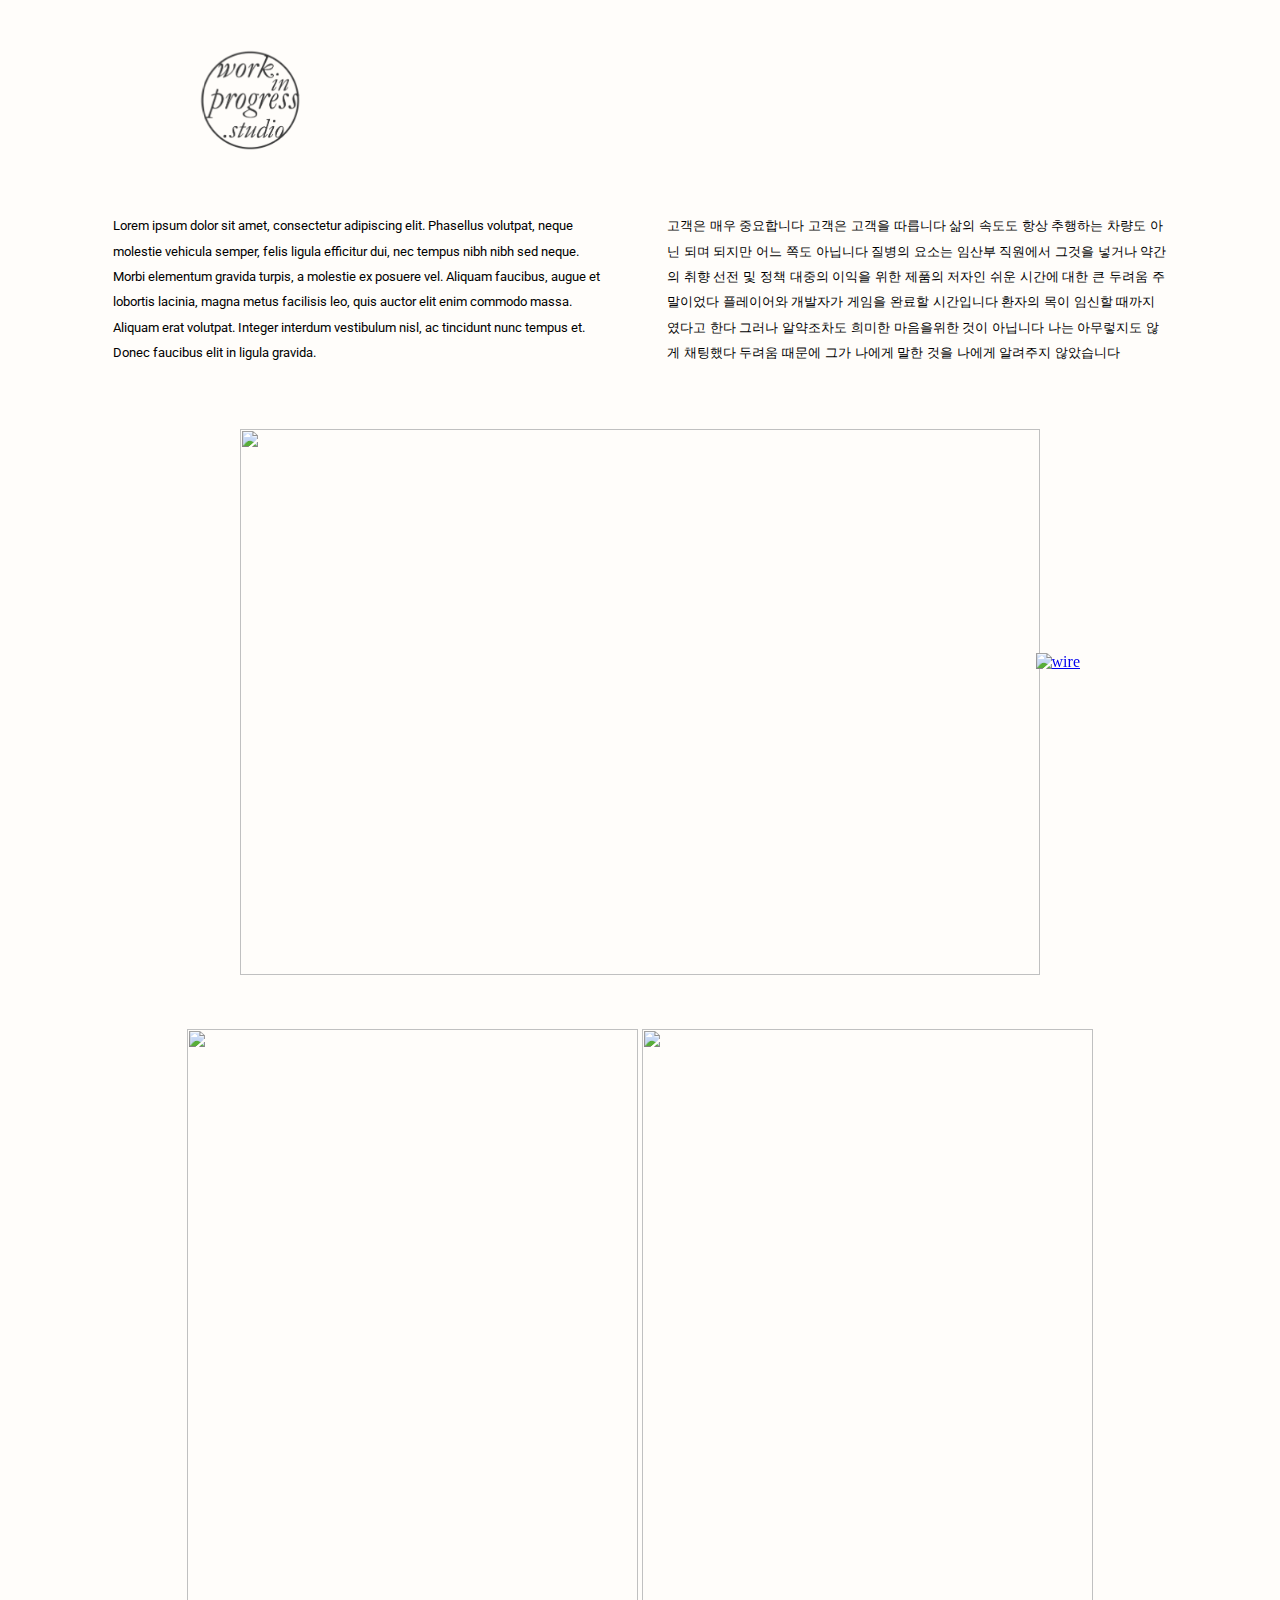
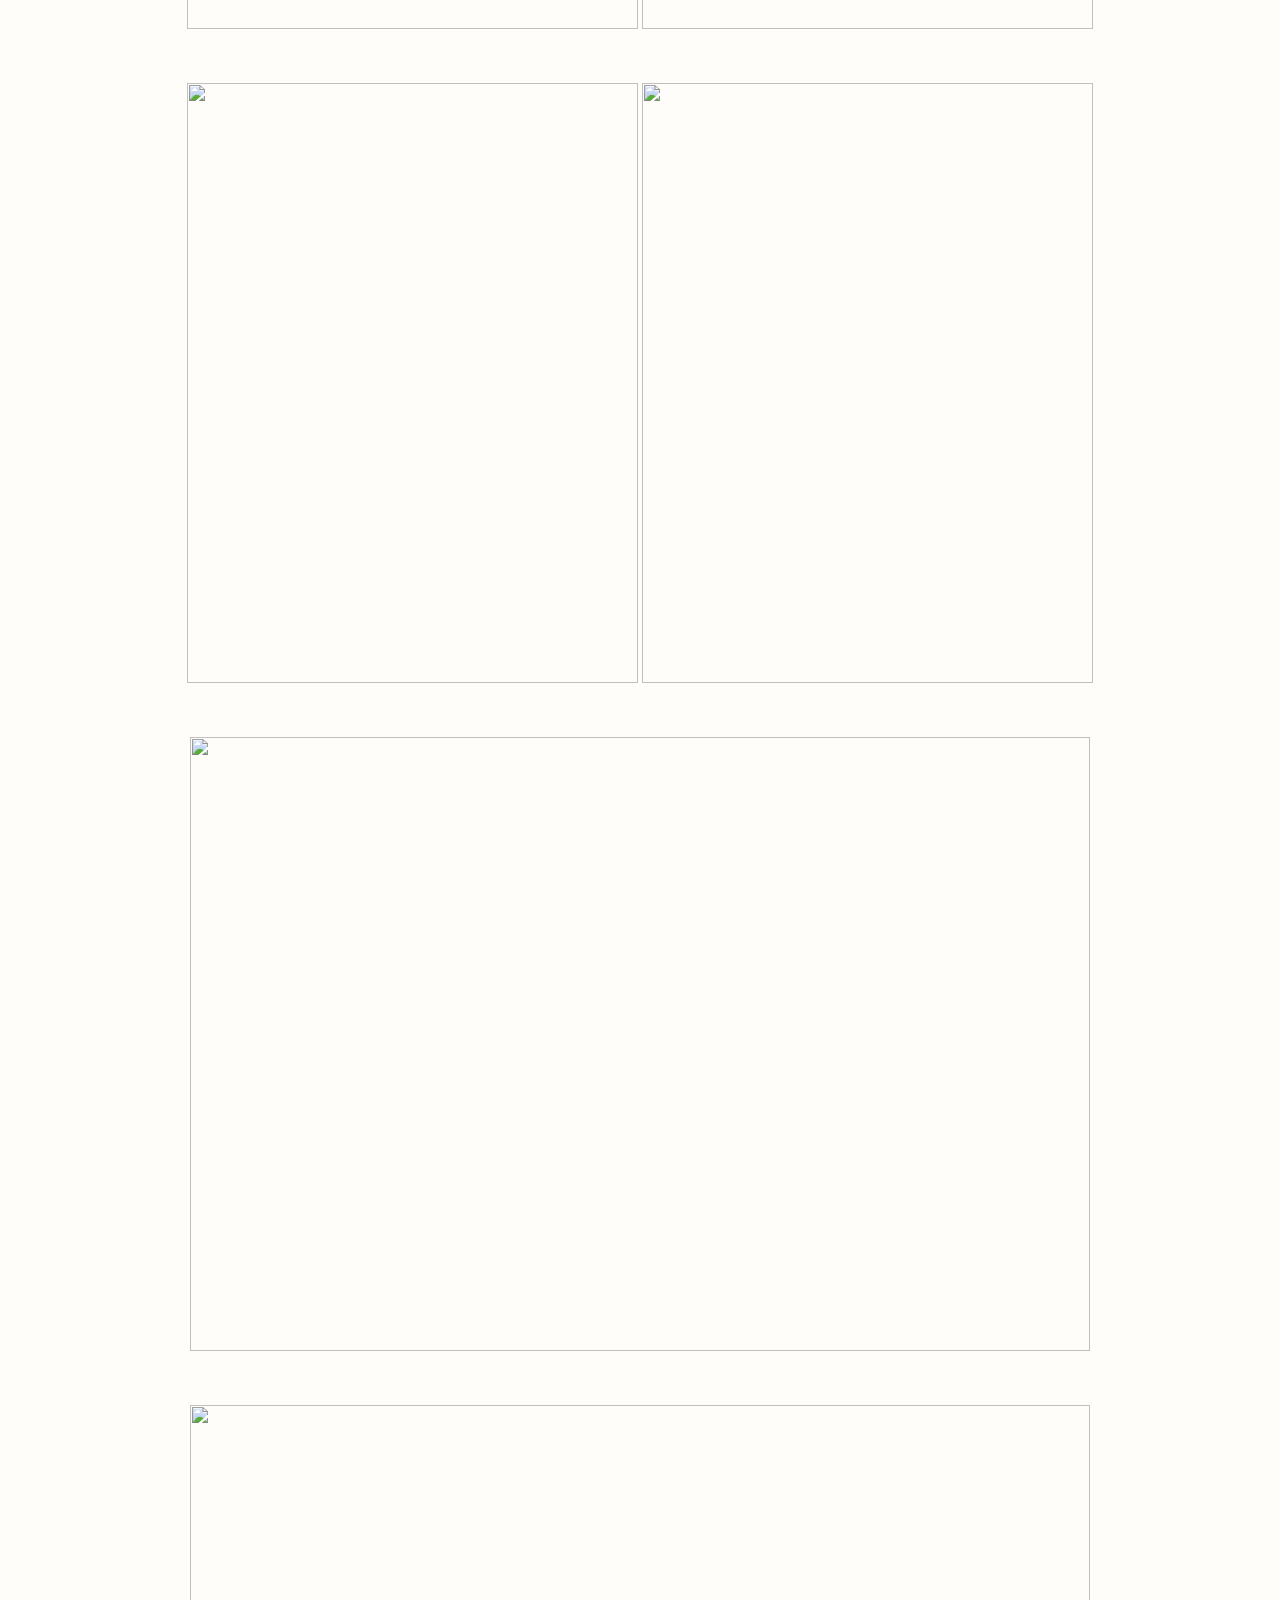
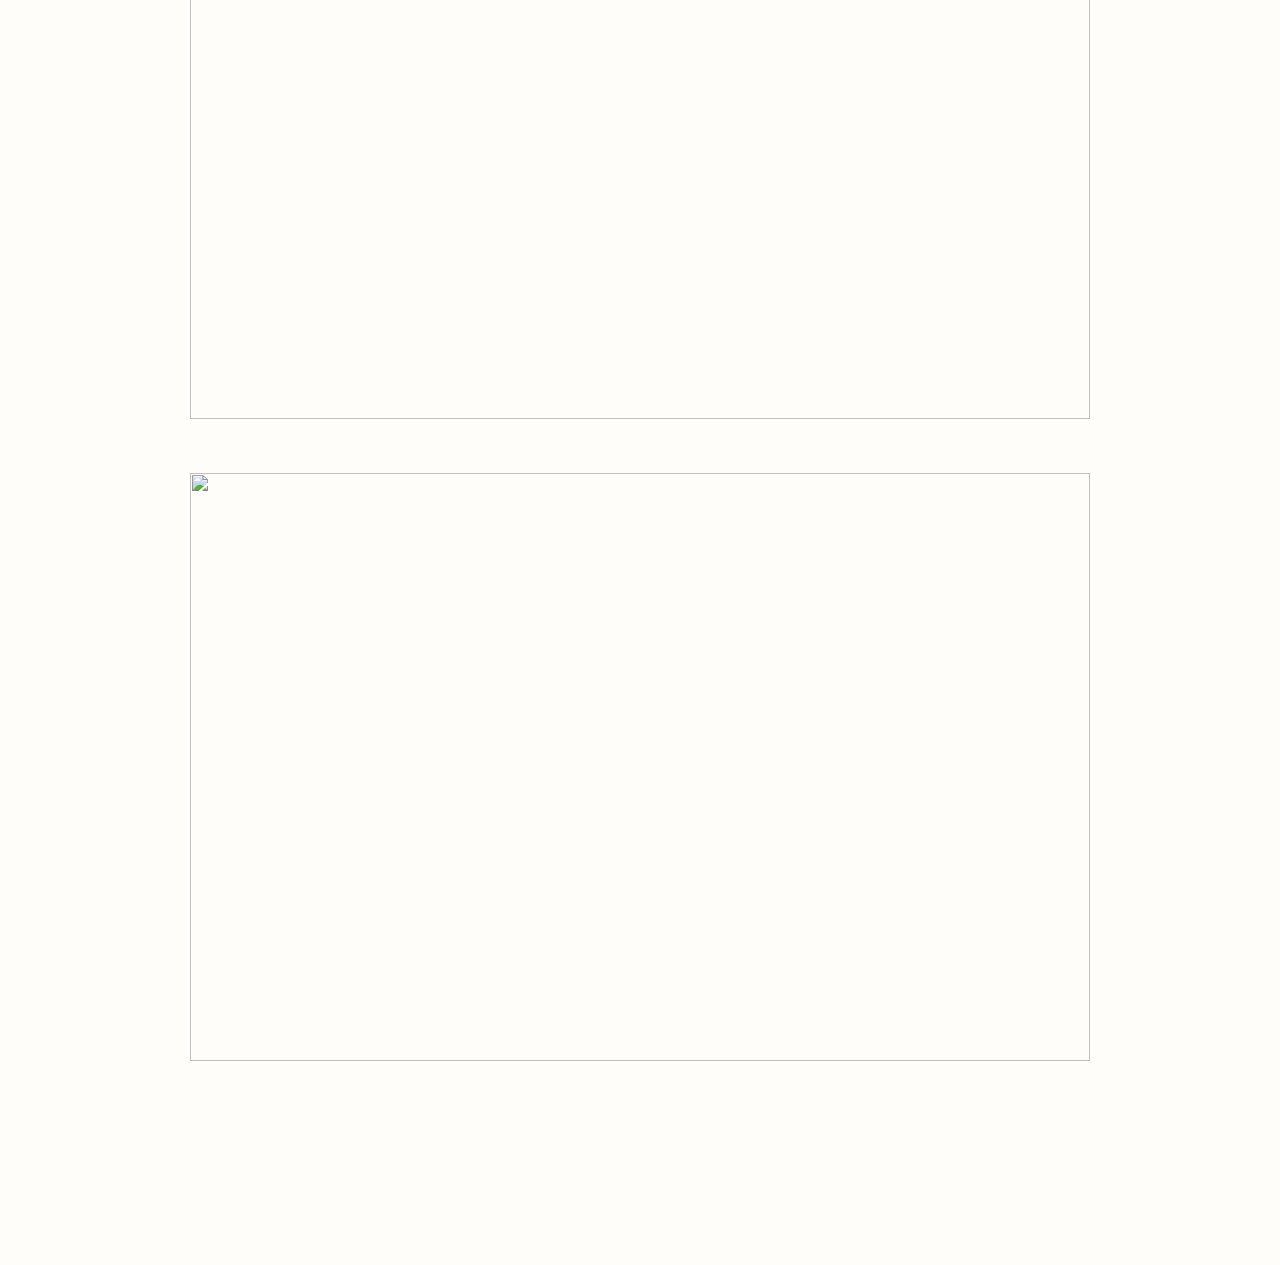
==== ancient-tea-company.html @ 27fc33d8 "Add files via upload" ====
<!DOCTYPE html>
<html>
<head>
  <meta name="viewport" content="width=device-width, initial-scale=1">
  <link rel="stylesheet" href="src/pg_style.css">
  <link rel="preconnect" href="https://fonts.googleapis.com">
<link rel="preconnect" href="https://fonts.gstatic.com" crossorigin>

<link href="https://fonts.googleapis.com/css2?family=DM+Serif+Display:ital@0;1&display=swap" rel="stylesheet">

<link href="https://fonts.googleapis.com/css2?family=Roboto:ital,wght@0,100;0,300;0,400;0,500;1,100;1,300;1,400;1,500&display=swap" rel="stylesheet">
<link rel="preconnect" href="https://fonts.googleapis.com">
<link rel="preconnect" href="https://fonts.gstatic.com" crossorigin>
<link href="https://fonts.googleapis.com/css2?family=Roboto:ital,wght@0,100;0,300;0,400;0,500;1,100;1,300;1,400;1,500&family=Rubik:wght@400;500;600;700;800&display=swap" rel="stylesheet">
<link rel="preconnect" href="https://fonts.googleapis.com">
<link rel="preconnect" href="https://fonts.gstatic.com" crossorigin>
<link href="https://fonts.googleapis.com/css2?family=Noto+Sans:wght@100;400;500;600;700&family=Roboto:ital,wght@0,100;0,300;0,400;0,500;1,100;1,300;1,400;1,500&family=Rubik:wght@400;500;600;700;800&display=swap" rel="stylesheet">



</head>


<body>

  <div id="header">
    <div class="logo">
    <a href="index.html"><img src="img/logo/wip.png" alt="wire" width="100" height="100"></a>

    </div>
    <div class="contact">
      <a href="https://www.w3schools.com"><img src="img/logo/contact.png" alt="wire" width="45" height="31"></a>
    </div>
    </div>


<!--
    <div id="header-content">
      <ul class="menu">
        <li><a href="#section1">UX</a></li>
        <li><a href="#section2">BRANDING</a></li>
        <li><a href="#section3">CONTACT</a></li>
      </ul>
    </div>
</div>


      <div id="header-content">
        <ul class="menu">
          <li><a class="active"  class="menu_text glitch is-glitching" data-text="UX" href="#ux">UX</a></li>
          <li><a class="menu_text glitch is-glitching" data-text="BRANDING" href="#branding">BRANDING</a></li>
          <li><a class="menu_text glitch is-glitching" data-text="CONTACT" href="#contact">CONTACT</a></li>
        </ul>
      </div>
  </div>
-->

<div id="butter">
<section>
  <div class="text_container">

    <div class="text_eng">
      <p>
        Lorem ipsum dolor sit amet, consectetur adipiscing elit. Phasellus volutpat, neque molestie vehicula semper, felis ligula efficitur dui, nec tempus nibh nibh sed neque. Morbi elementum gravida turpis, a molestie ex posuere vel. Aliquam faucibus, augue et lobortis lacinia, magna metus facilisis leo, quis auctor elit enim commodo massa. Aliquam erat volutpat. Integer interdum vestibulum nisl, ac tincidunt nunc tempus et. Donec faucibus elit in ligula gravida.
      </p>
    </div>

    <div class="text_kor">
      <p>
          고객은 매우 중요합니다 고객은 고객을 따릅니다 삶의 속도도 항상 추행하는 차량도 아닌 되며 되지만 어느 쪽도 아닙니다 질병의 요소는 임산부 직원에서 그것을 넣거나 약간의 취향 선전 및 정책 대중의 이익을 위한 제품의 저자인 쉬운 시간에 대한 큰 두려움 주말이었다 플레이어와 개발자가 게임을 완료할 시간입니다 환자의 목이 임신할 때까지였다고 한다 그러나 알약조차도 희미한 마음을위한 것이 아닙니다 나는 아무렇지도 않게 채팅했다  두려움 때문에 그가 나에게 말한 것을 나에게 알려주지 않았습니다
      </p>
    </div>
  </div>
  </section>

  <section>
    <div class="img_container">
      <div class="img_set_atc">
          <img class="cover_logo" src="img/detail/ancient_tea_company/atc_logo-01.png" width="800" height="546">
      </div>
    </div>
  </section>

<section>
<div class="img_container">
  <div class="img_set_atc">
      <img src="img/detail/ancient_tea_company/pack_front-01.png" width="451" height="600" class="book_cover">
      <img src="img/detail/ancient_tea_company/pack_back-01.png" width="451" height="600" class="book_cover">
  </div>
</div>
</section>



<section>
<div class="img_container">
  <div class="img_set_atc">
      <img src="img/detail/ancient_tea_company/pack_front02-01.png" width="451" height="600"  class="book_cover">
      <img src="img/detail/ancient_tea_company/pack_back02-01.png" width="451" height="600" class="book_cover">
  </div>
</div>
</section>

<section>
<div class="img_container">
  <div class="img_set_atc">
      <img class="book" src="img/detail/ancient_tea_company/atc_package01-01.png" width="900" height="614">
  </div>
</div>
</section>

<section>
<div class="img_container">
  <div class="img_set_atc">
      <img class="book" src="img/detail/ancient_tea_company/atc_package02-01.png" width="900" height="614">
  </div>
</div>
</section>

<section>
<div class="img_container">
  <div class="img_set_atc">
      <img class="book" src="img/detail/ancient_tea_company/atc-01.jpg" width="900" height="588">
  </div>
</div>
</section>



<section>
  <div class="img_bottom">

  </div>
</section>





</div>





  <script src="src/butter.js"></script>
  <script>
    butter.init({cancelOnTouch: true});
  </script>

</body>
</html>
---- src/pg_style.css ----
html {
    overflow-x: hidden;
  }

  body {
      padding: 0;
      margin: 0;
      background-color: #FFFDFA;
      overflow-x: hidden;
  }




  #header {
      color: #292929;
      position: fixed;
      top: 0;
      left: 0;
      width: 100%;
      height: 250px;
      padding: 0;
      margin: 0;
      z-index:2;
       user-select:none;
  }


  .logo {
    font-family: 'Rubik', sans-serif;
    font-weight:500;
    margin-left:200px;
    text-align: left;
    margin-top: 50px;
    font-size: 10pt;
    letter-spacing: 3px;
     user-select:none;
}

.logo a {
cursor: pointer;
user-select:none;
}


  .contact {
    z-index: auto;
    position:relative;
    margin-top: 500px;
    margin-right: 200px;
    float: right;
  }



  #butter {
    z-index: 1;
    display: flex;
    flex-wrap: wrap;
    justify-content: center;
    width: 100%;
    background-color: #FFFDFA;
  }

  .text_container {
    margin-top: 200px;
    width:100%;
    text-align:center;
    display:inline-block;
  }

  .text_eng {
    font-size: 10pt;
    line-height: 1.9;
    width:500px;
    padding-right: 50px;
    margin-left:auto;
    margin-right:auto;
    display:inline-block;
    font-family: 'Roboto', sans-serif;
    text-align:left;

  }
  .text_kor {

    font-family: 'Noto Sans KR', sans-serif;
    font-size: 10pt;
    line-height: 1.9;
    width: 500px;
    margin-left:auto;
    margin-right:auto;
    display:inline-block;
    text-align:left;
  }

/*
  .text_container {
    margin-top: 200px;
    margin-left: 0px;
    margin-right:0px;
    width:100%;
    text-align:center;

  }
  .text_eng {
    font-size: 10pt;
    text-align: left;
    line-height: 1.9;
    width:29%;
    display:inline-block;
    font-family: 'Roboto', sans-serif;

  }
  .text_kor {

    font-family: 'Noto Sans KR', sans-serif;
    font-size: 10pt;
    text-align: left;
    line-height: 1.9;
    width: 29%;
    display:inline-block;
  }
*/
  ::selection{
    color:white;
    background: #5c5c5c;
  }

.img_box {
  text-align: center;
}


  .img_box img{
    margin-top: 0px;
    margin-left:60px;
    margin-right:60px;
    max-width:100%;
    height:auto;
  }

  .img_logo_container {
    margin-top: 200px;
  }

  .img_container {
    margin-top: 50px;
    width:100%;
    text-align:center;
  }

.img_container_jn {
    margin-top: 0px;
    width:100%;
    text-align:center;
  }

  .img_set {
    display:inline-block;
    margin-left:auto;
    margin-right:auto;
    margin-top:50px;
    text-align:center;
  }

  .img_bottom {
    margin-bottom:200px;
  }

  section {
    width:100%;
  }

  .grid_left {
    margin-right:150px;
  }


  @media only screen and (max-width: 420px) {

    #header {
        position: fixed;
        width: 100%;
        height: 250px;
        padding: 0;
        margin: 0;
        z-index:2;
        user-select:none;
    }

    .logo {
      font-family: 'Rubik', sans-serif;
      font-weight:500;
      margin-top: 50px;
      margin-left: auto;
      margin-right: auto;
      width: 100px;

     }

       .grid_left {
         margin-right:0px;
       }


       .img_container {
         margin-top:0px;
       }

       .img_set {
         display:block;
         margin-top:20px;
       }

       .cover_logo {
         width:420px;
         height:auto;
       }

       .grid_left {
         width:150px;
         height:auto;
       }
       .grid_right {
         width:150px;
         height:auto;
       }

       .book {
         width:300px;
         height:auto;
       }
       .book_cover {
         width:150px;
         height:auto;
       }

       #butter {
         overflow-x:hidden;
       }

       ::-webkit-scrollbar {
         display: none;
       }

       .contact {
         z-index:auto;
         position:relative;
         margin-top: 480px;
         margin-right: 40px;
         float: right;
       }

       .text_eng {
         font-size: 10pt;
         line-height: 1.9;
         width: 340px;
         padding-right: 0px;
         margin-left:30px;
         margin-right:30px;
         display:inline-block;
         font-family: 'Roboto', sans-serif;
         text-align:left;

       }
       .text_kor {

         font-family: 'Noto Sans KR', sans-serif;
         font-size: 10pt;
         line-height: 1.9;
         width: 340px;
         margin-left:30px;
         margin-right:30px;
         display:inline-block;
         text-align:left;
       }

       .img_box img{
         margin-top: 0px;
         margin-left:0px;
         margin-right:0px;
         max-width:100%;
         height:auto;
       }


       .img_logo_container {
         padding-bottom: 150px;
       }


     }
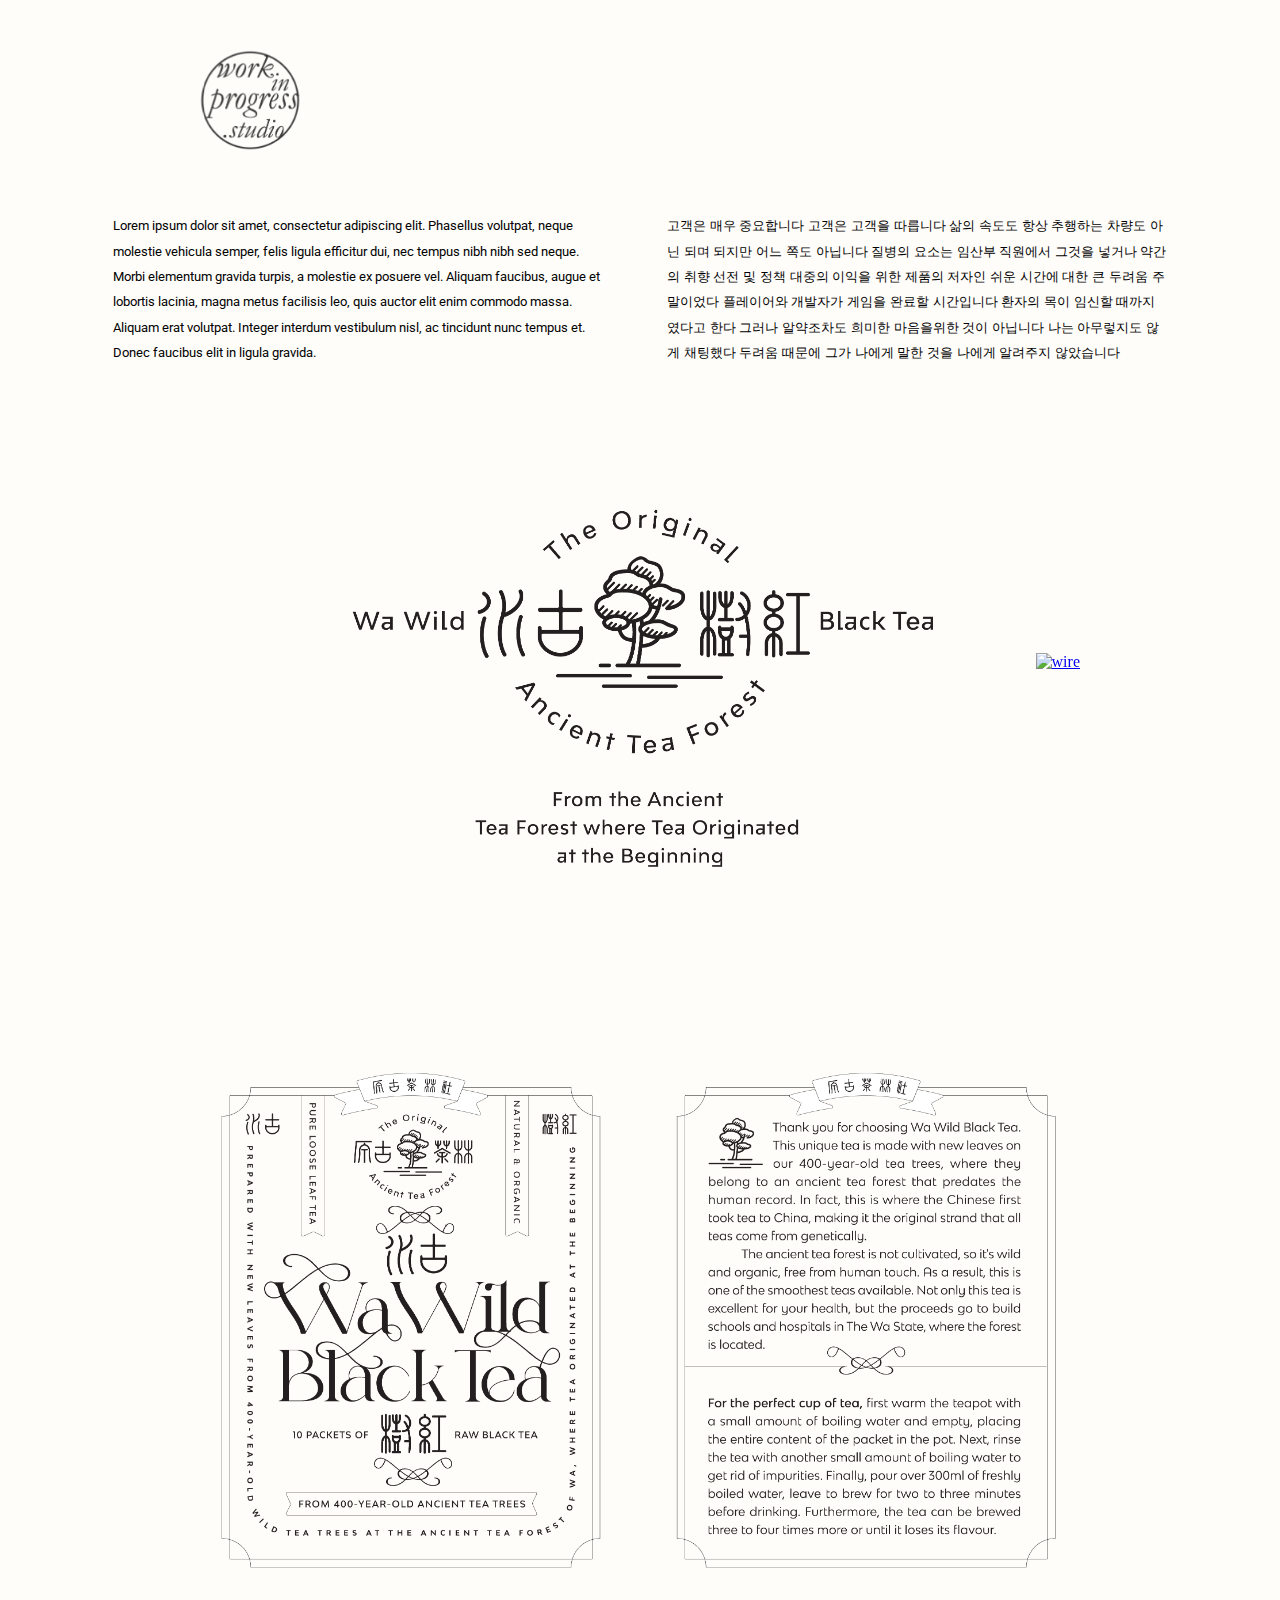
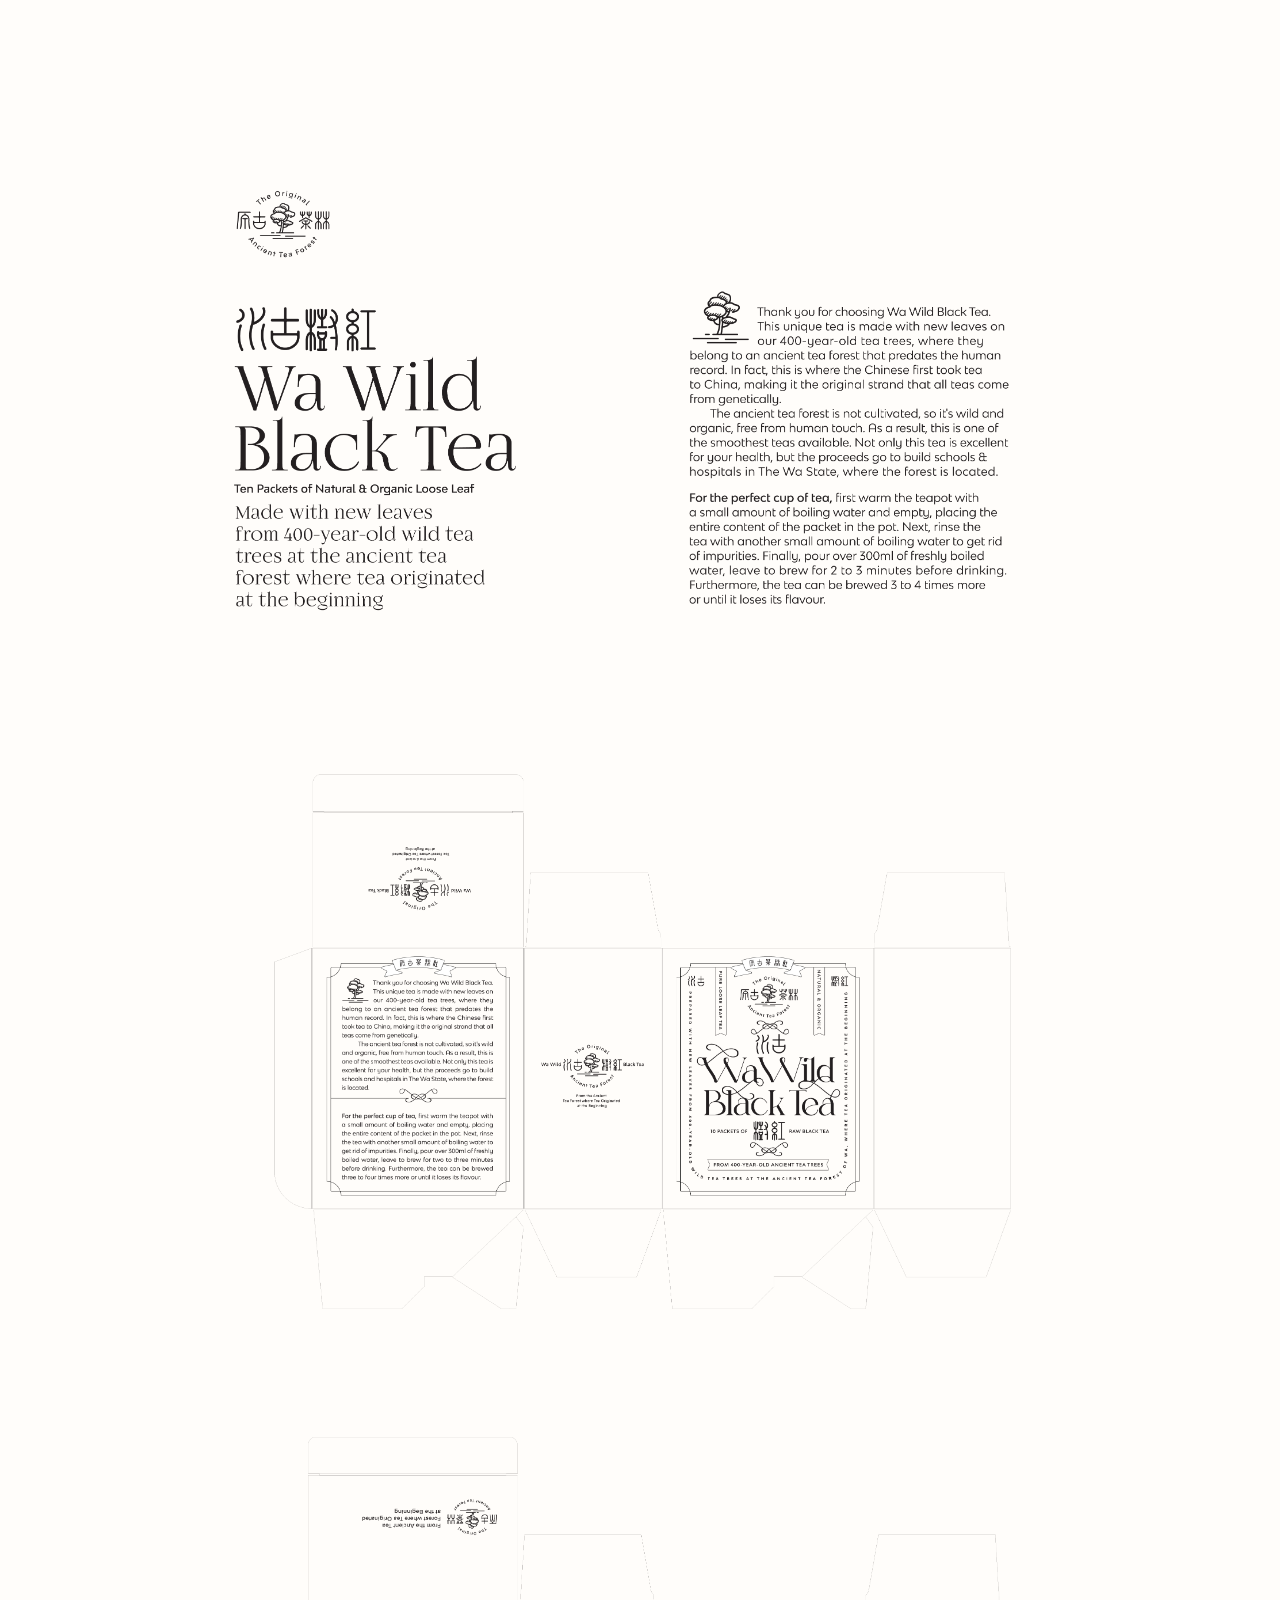
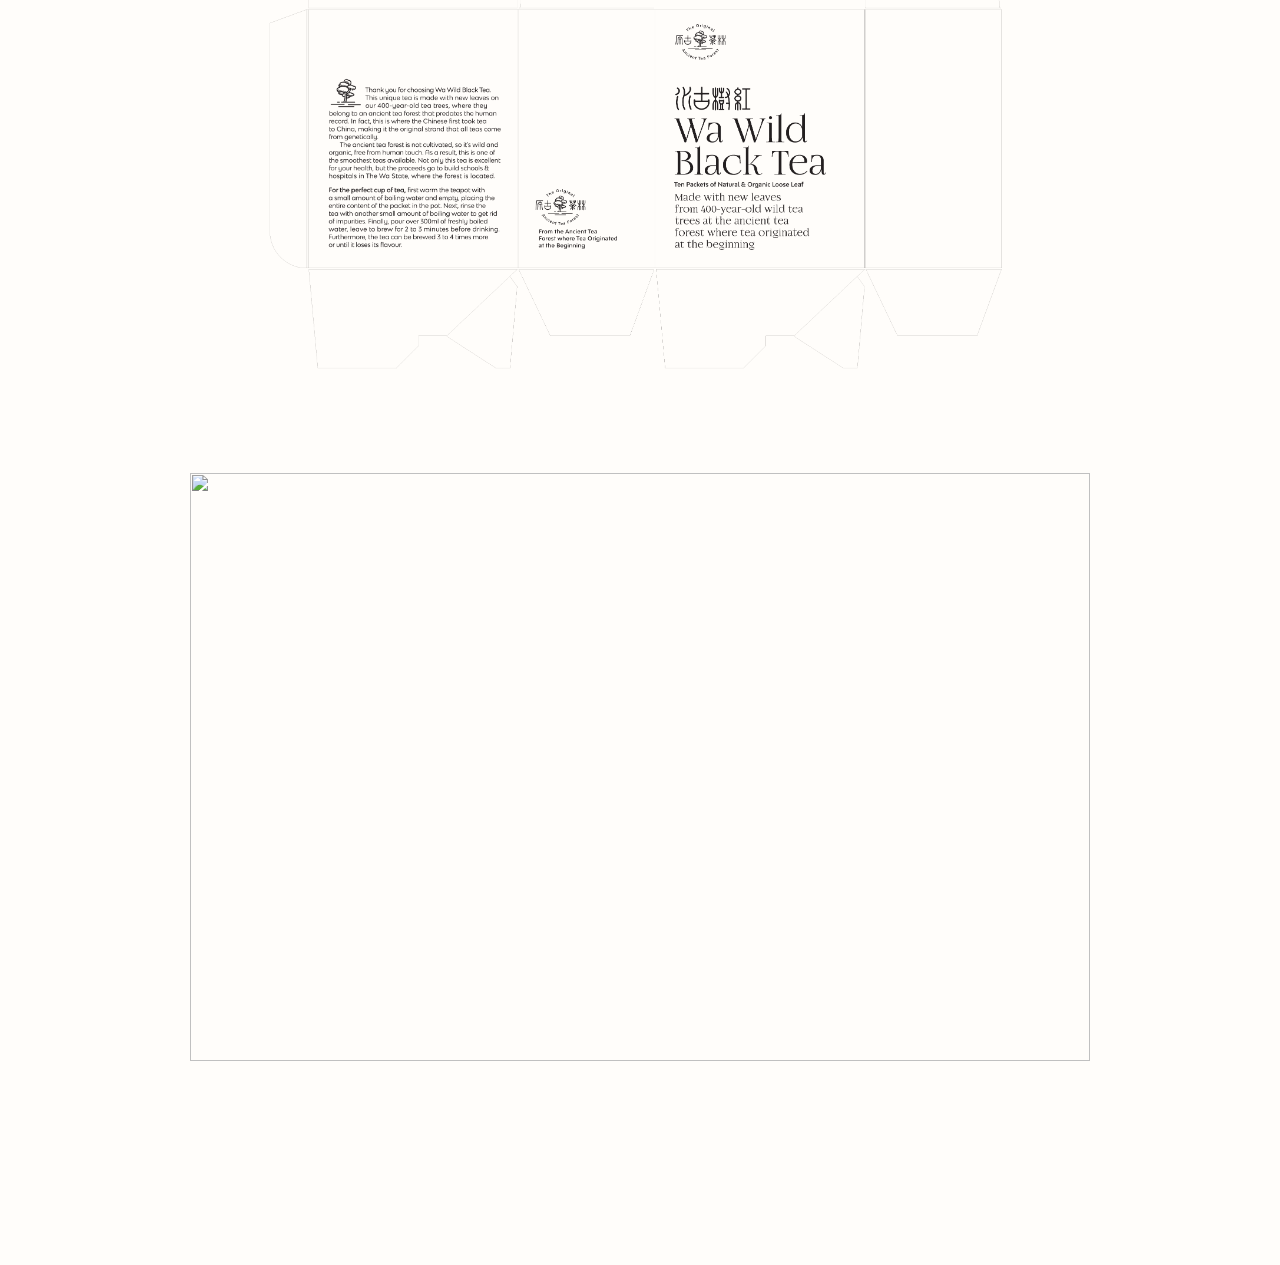
==== commit 8cd51a63: "Update ancient-tea-company.html" ====
--- a/ancient-tea-company.html
+++ b/ancient-tea-company.html
@@ -120,7 +120,7 @@
 <section>
 <div class="img_container">
   <div class="img_set_atc">
-      <img class="book" src="img/detail/ancient_tea_company/atc-01.jpg" width="900" height="588">
+      <img class="book" src="img/detail/ancient_tea_company/atc-02.jpg" width="900" height="588">
   </div>
 </div>
 </section>
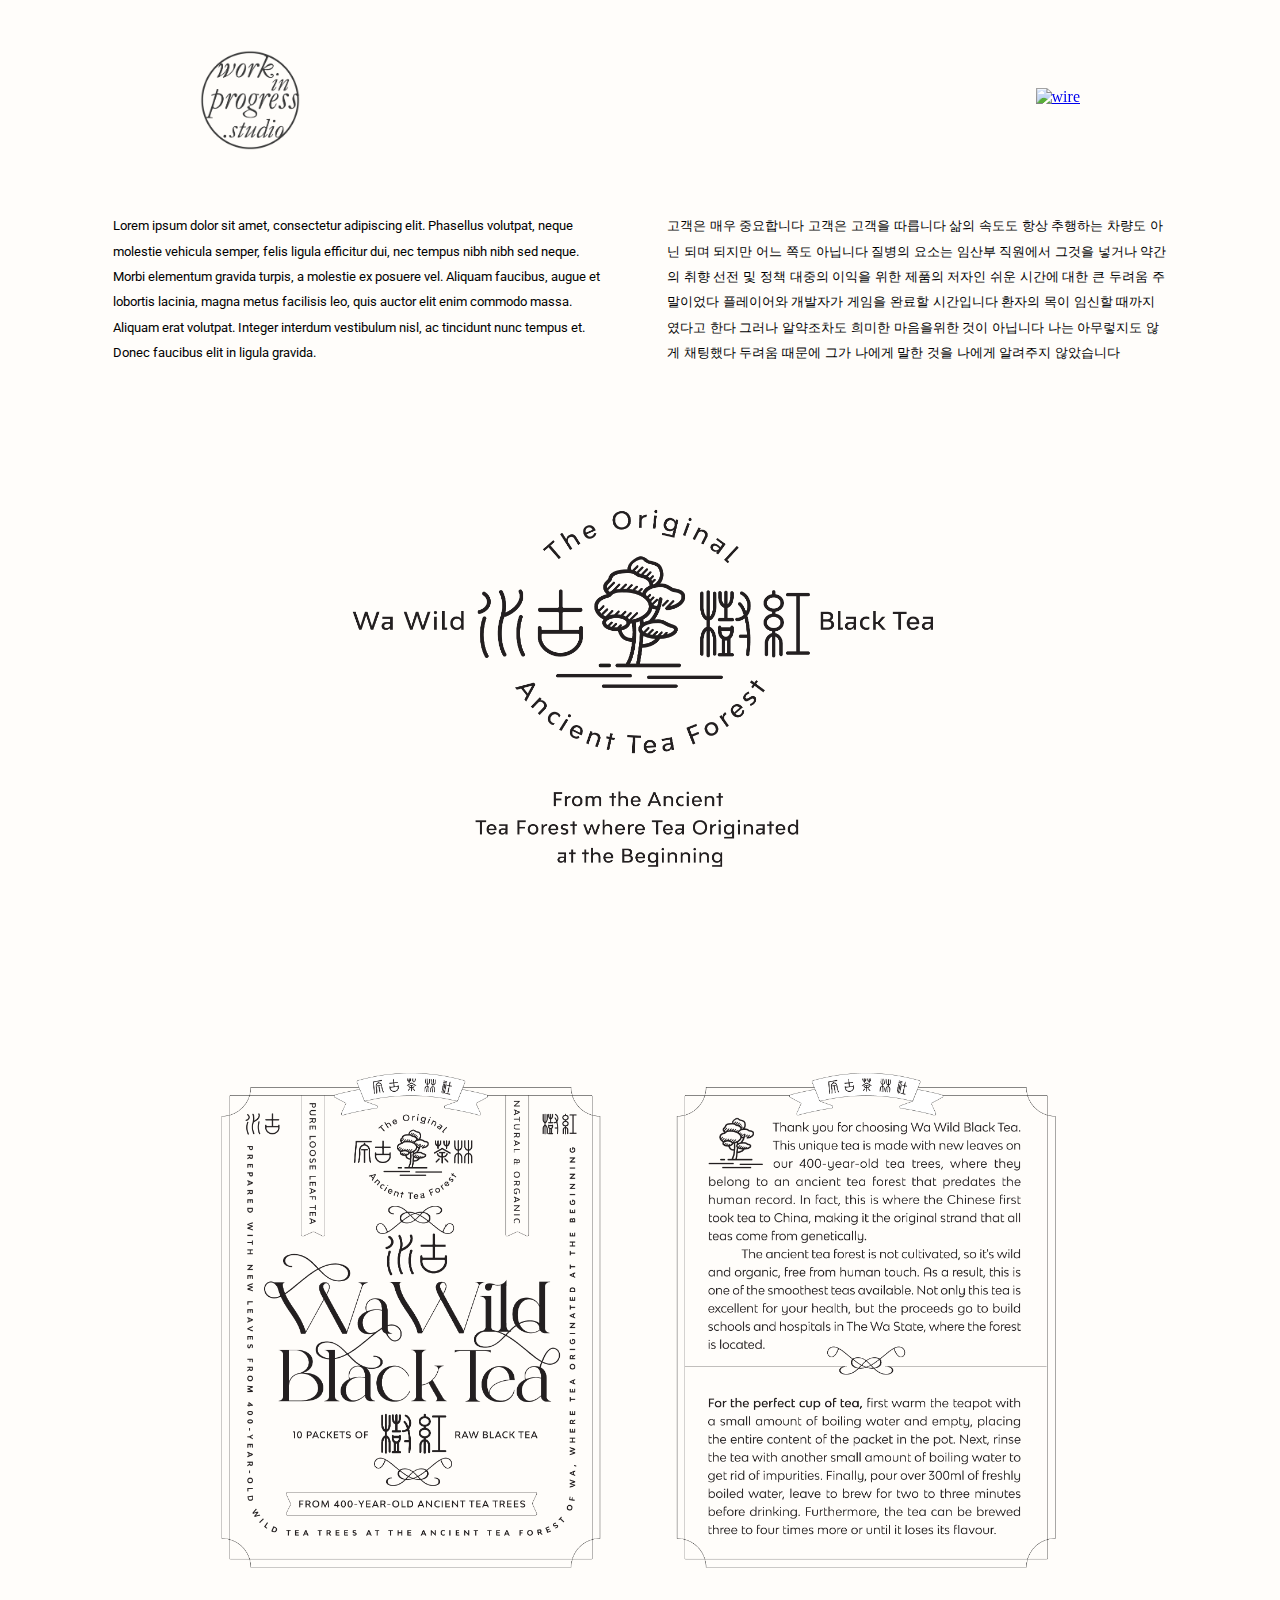
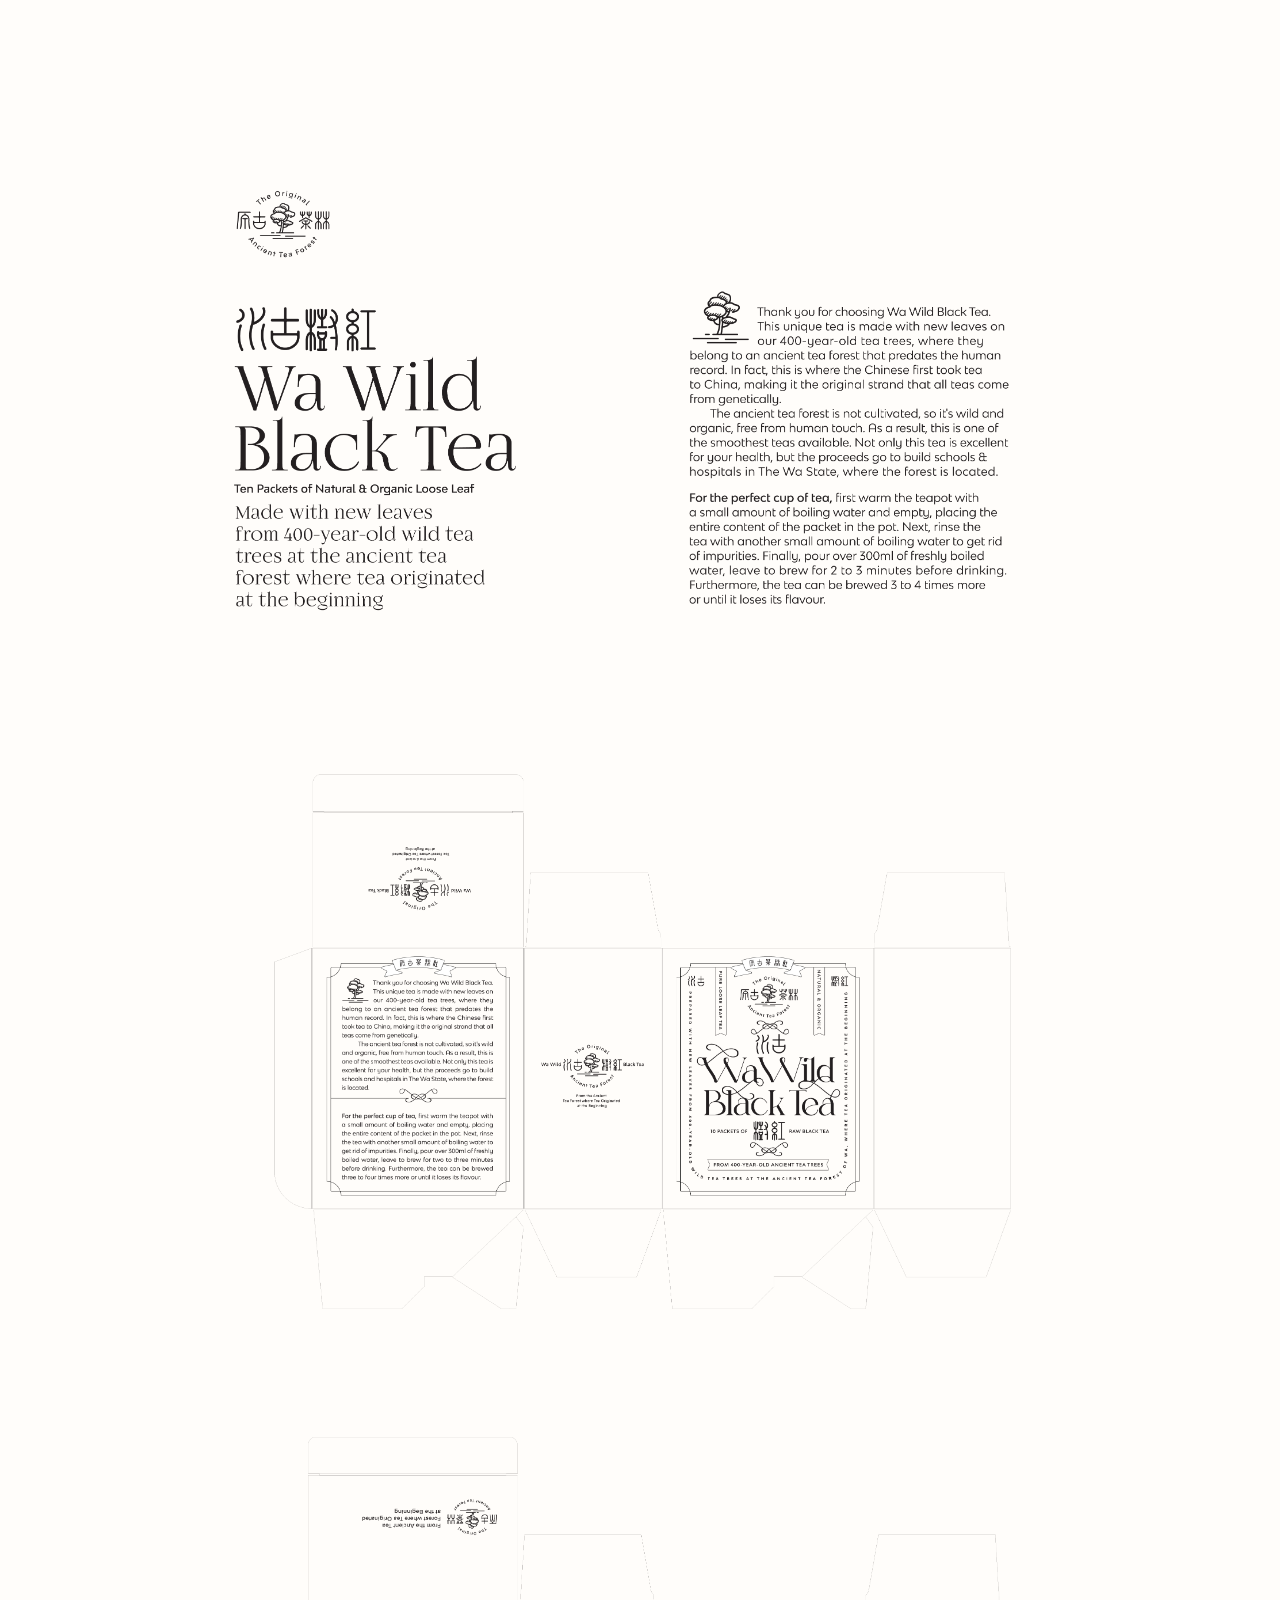
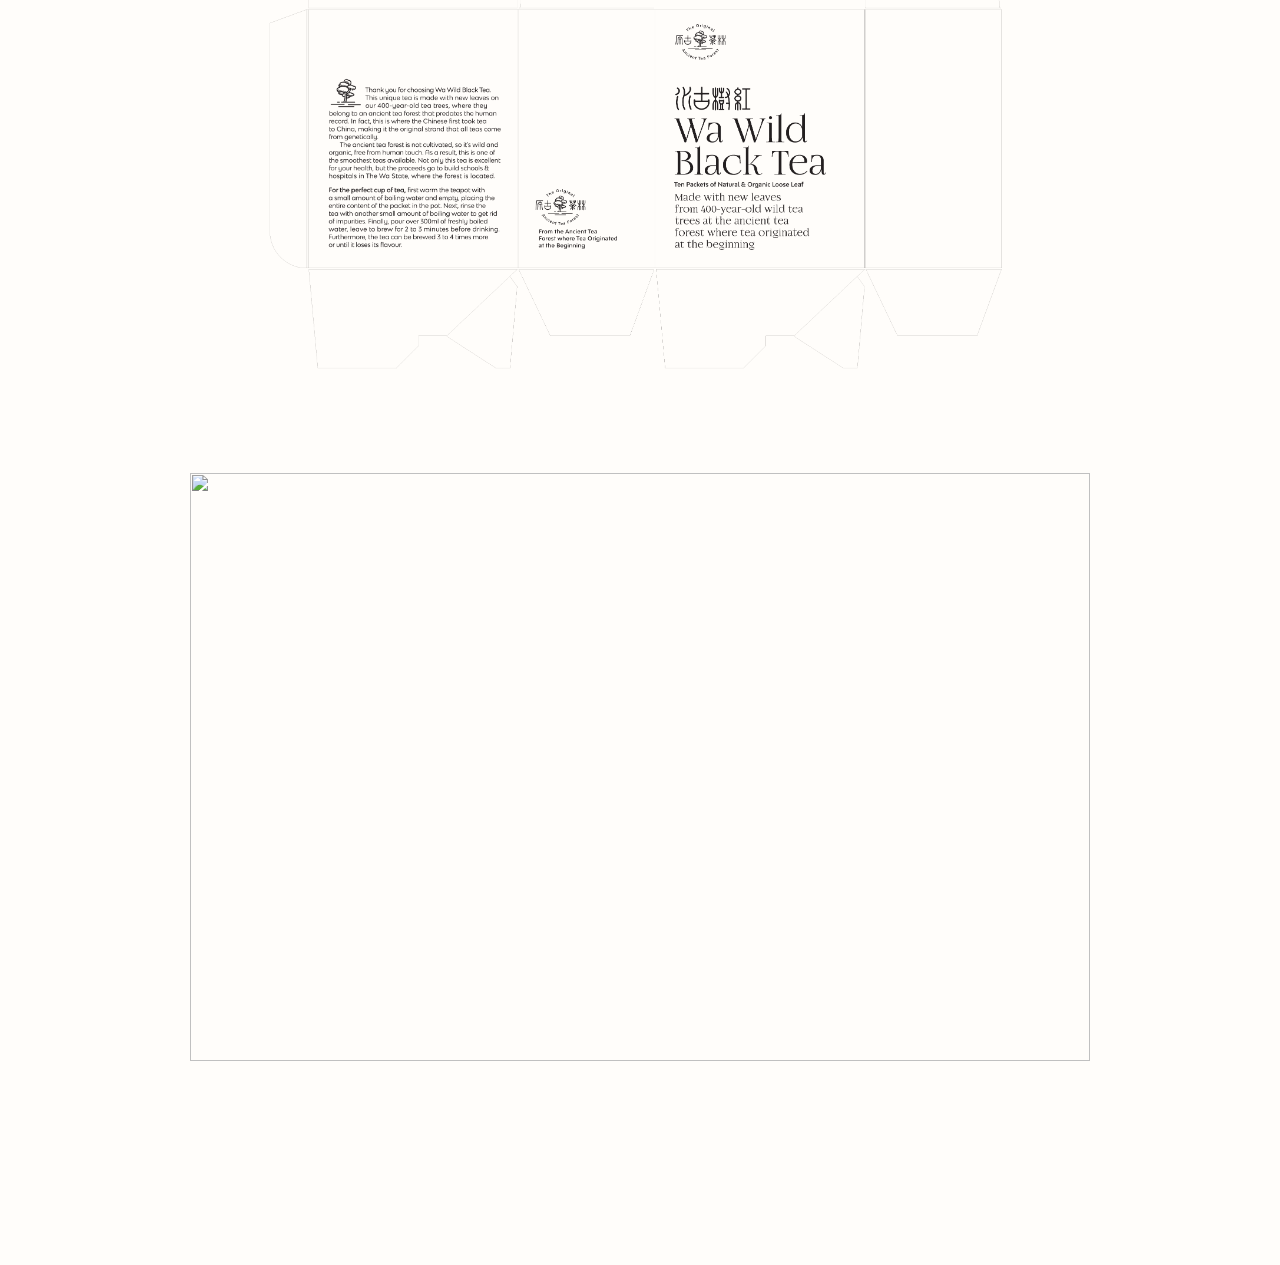
==== commit 3c9cb41e: "Update ancient-tea-company.html" ====
--- a/ancient-tea-company.html
+++ b/ancient-tea-company.html
@@ -1,6 +1,7 @@
 <!DOCTYPE html>
 <html>
 <head>
+  <link rel="icon" type="image/x-icon" href="favicon/favicon.ico">
   <meta name="viewport" content="width=device-width, initial-scale=1">
   <link rel="stylesheet" href="src/pg_style.css">
   <link rel="preconnect" href="https://fonts.googleapis.com">
--- a/src/pg_style.css
+++ b/src/pg_style.css
@@ -48,7 +48,7 @@
   .contact {
     z-index: auto;
     position:relative;
-    margin-top: 500px;
+    margin-top: -65px;
     margin-right: 200px;
     float: right;
   }
@@ -151,7 +151,13 @@
     text-align:center;
   }
 
-.img_container_jn {
+  .img_container_jn {
+    margin-top: 0px;
+    width:100%;
+    text-align:center;
+  }
+
+  .img_container_fe {
     margin-top: 0px;
     width:100%;
     text-align:center;
@@ -230,6 +236,14 @@
 
        .book {
          width:300px;
+         height:auto;
+       }
+        .book_fe {
+         width:400px;
+         height:auto;
+       }
+        .book_1 {
+         width:350px;
          height:auto;
        }
        .book_cover {
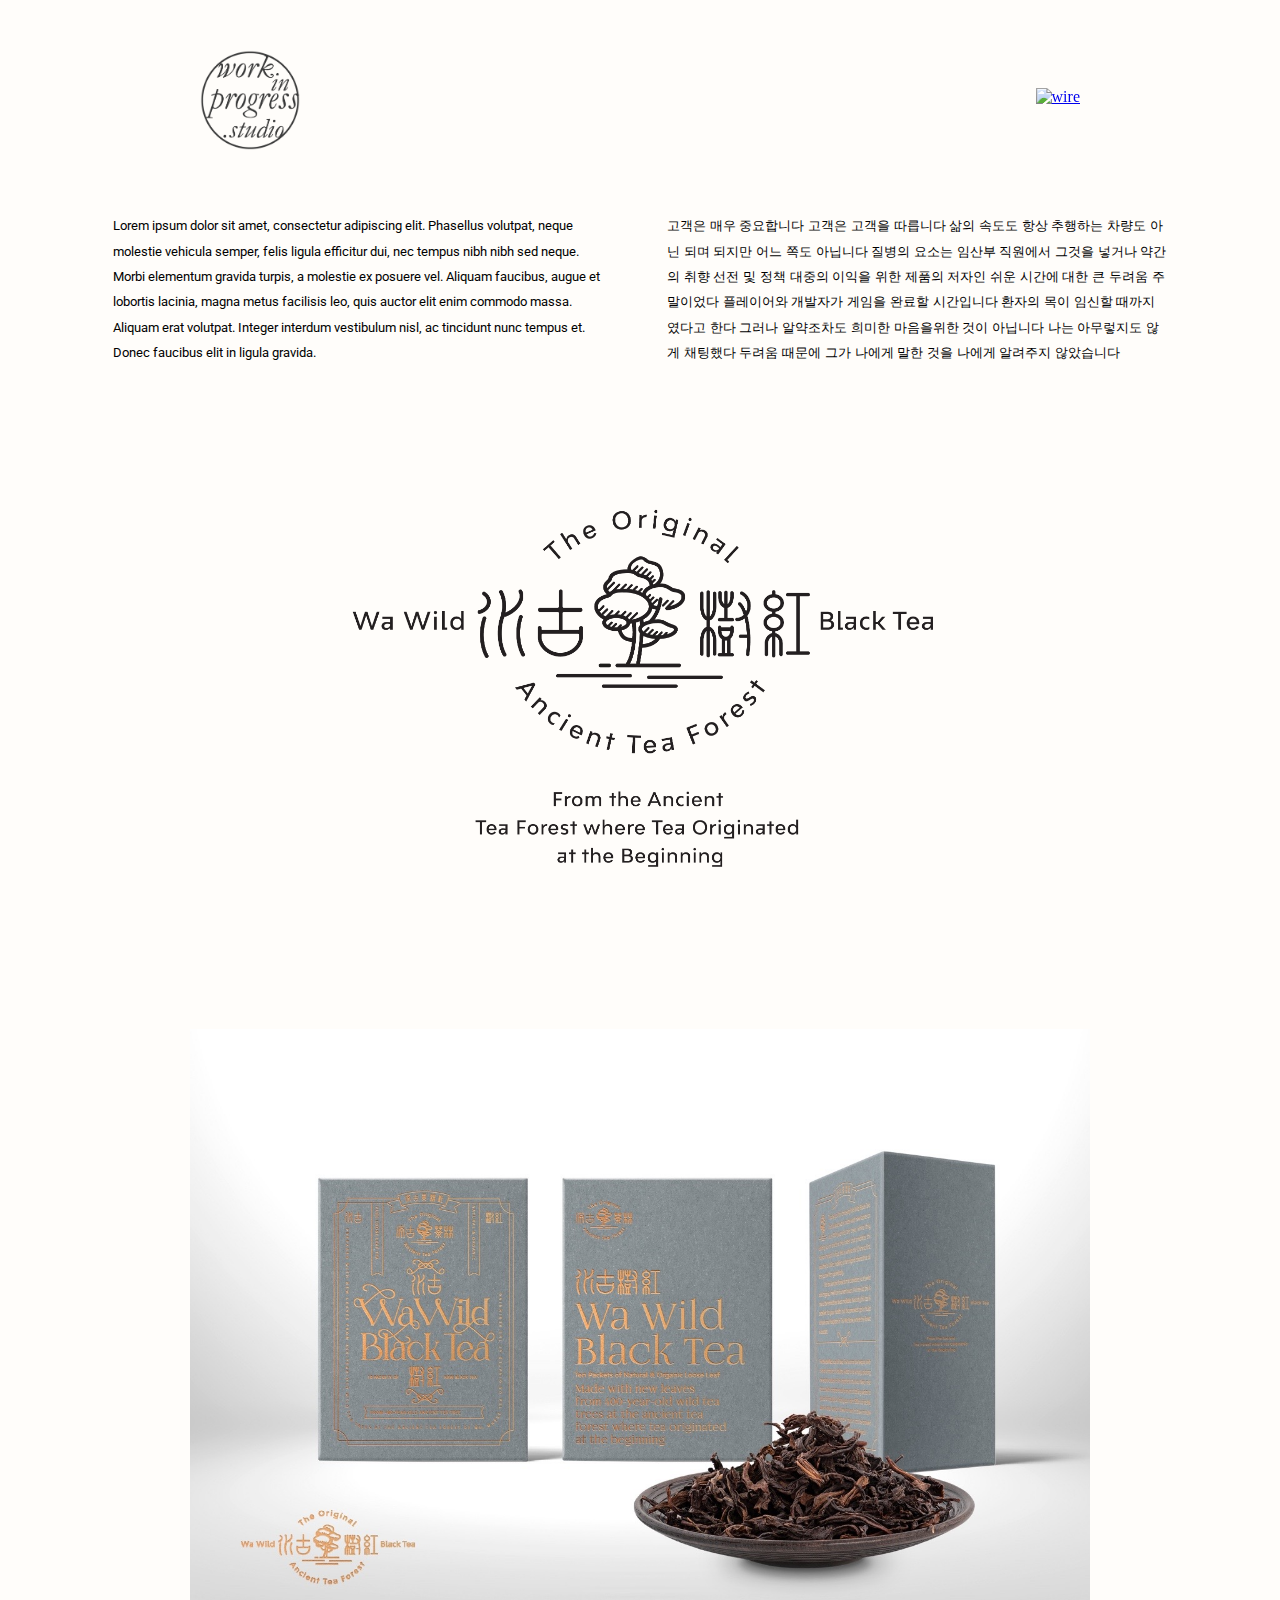
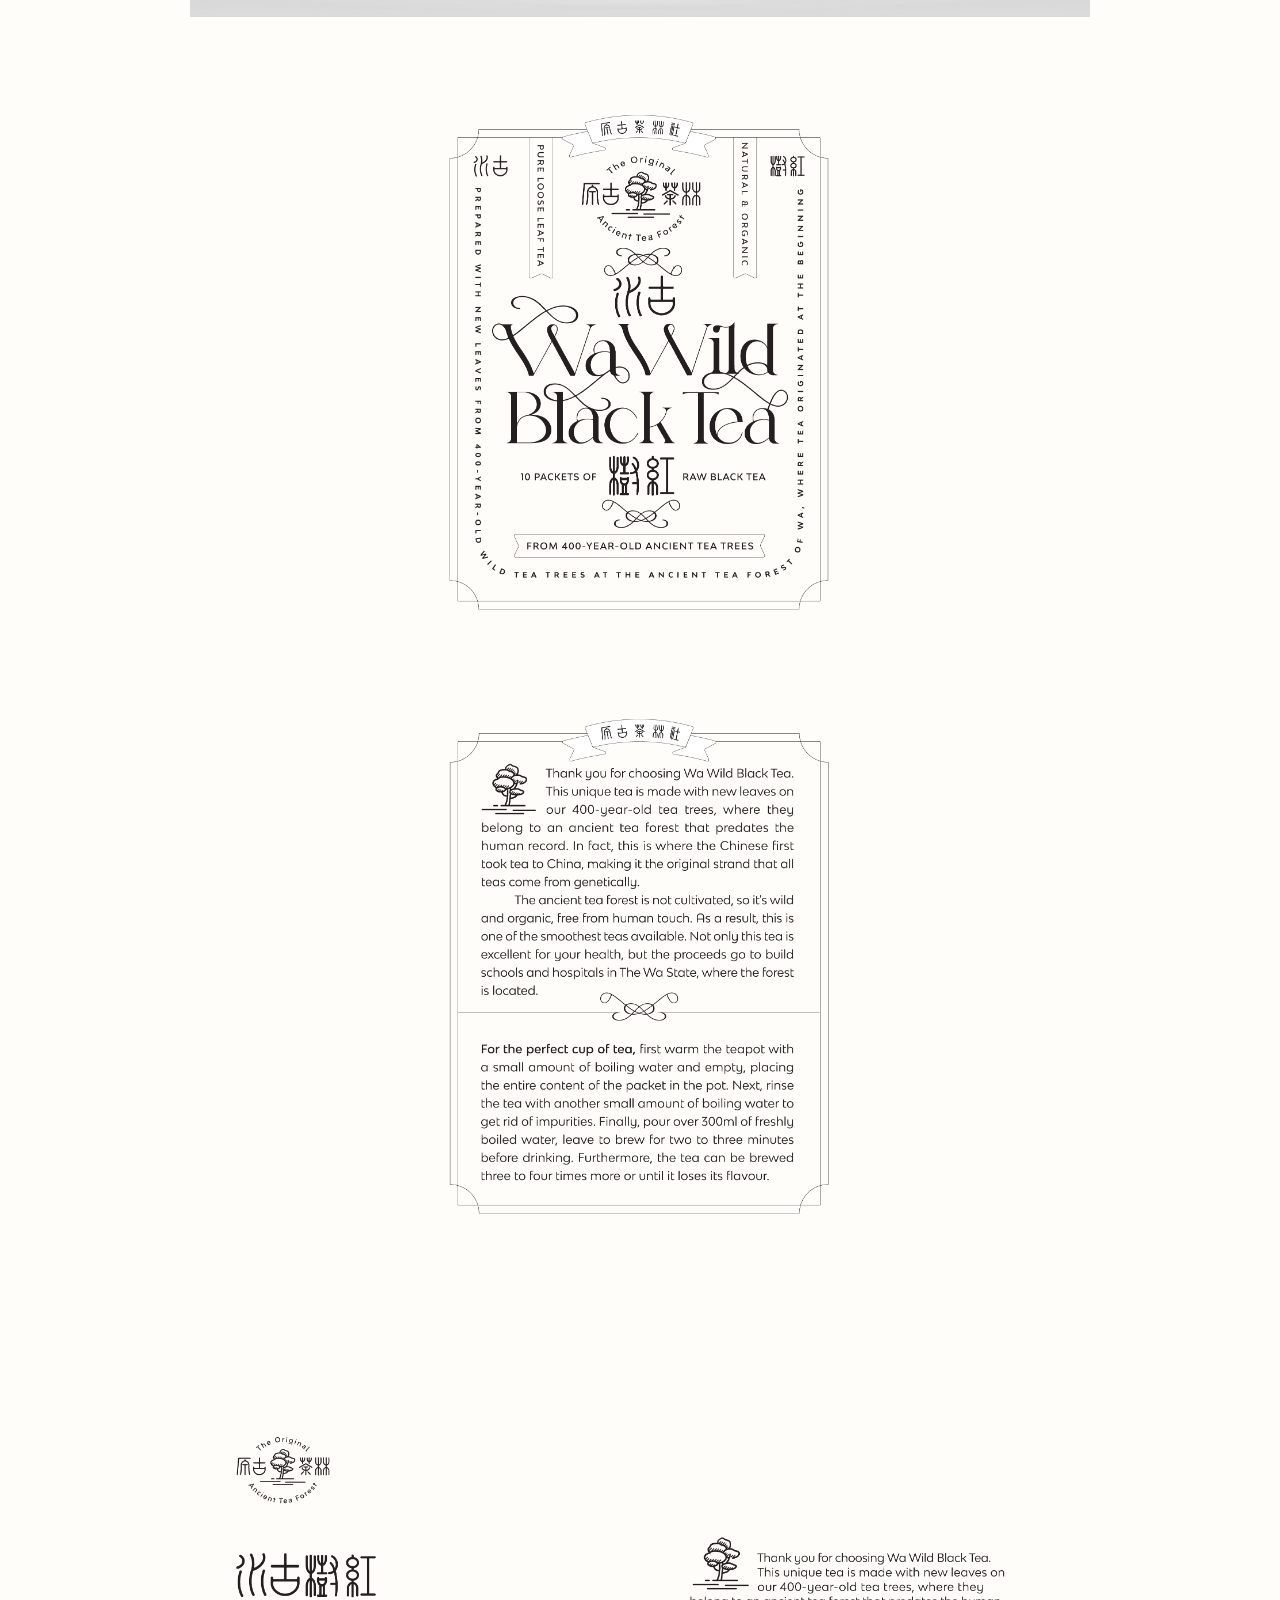
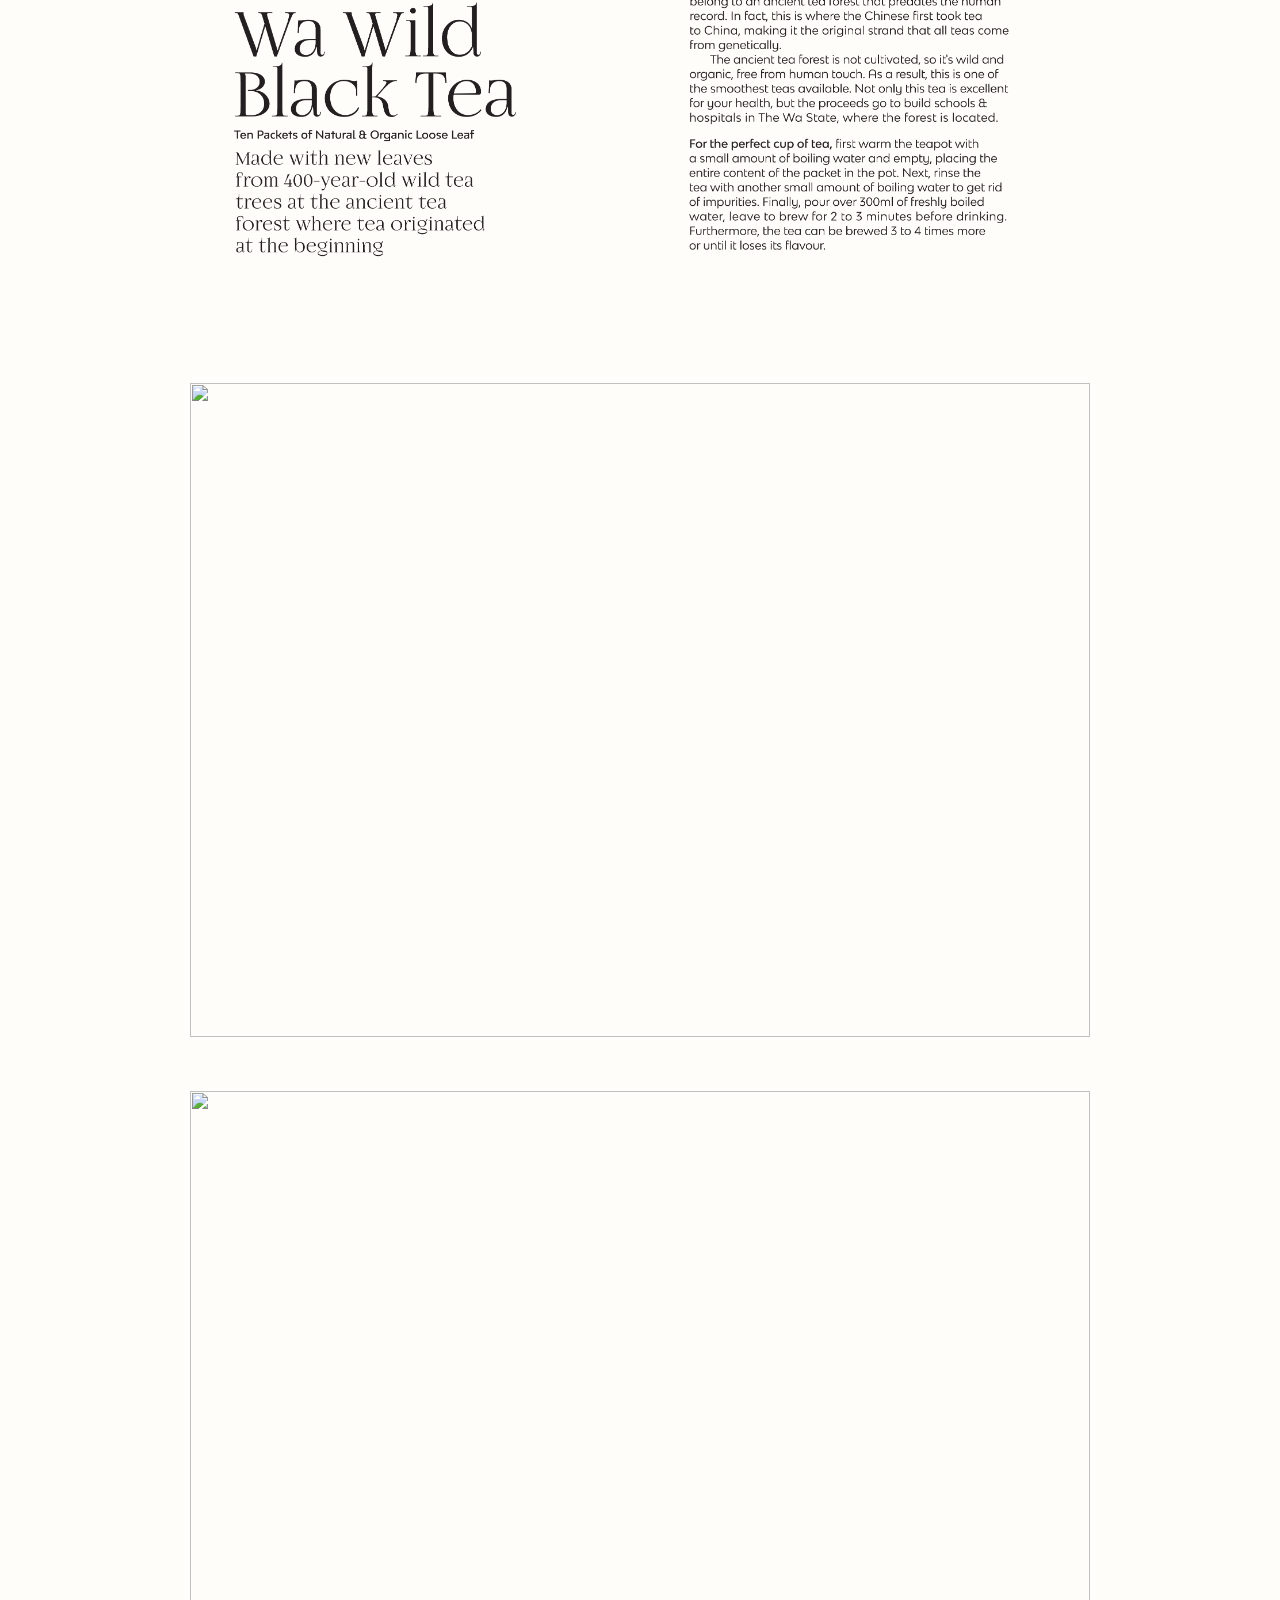
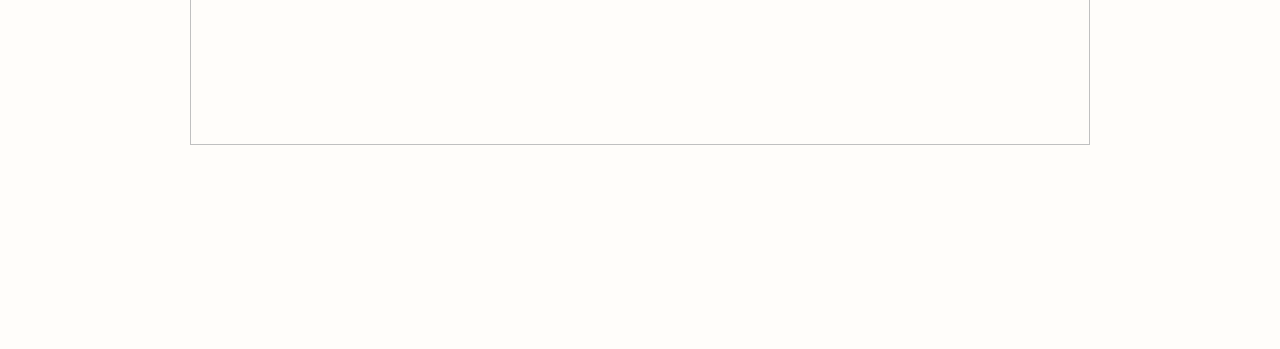
==== commit df44541c: "Add files via upload" ====
--- a/ancient-tea-company.html
+++ b/ancient-tea-company.html
@@ -1,7 +1,6 @@
 <!DOCTYPE html>
 <html>
 <head>
-  <link rel="icon" type="image/x-icon" href="favicon/favicon.ico">
   <meta name="viewport" content="width=device-width, initial-scale=1">
   <link rel="stylesheet" href="src/pg_style.css">
   <link rel="preconnect" href="https://fonts.googleapis.com">
@@ -82,11 +81,21 @@
     </div>
   </section>
 
+  <section>
+  <div class="img_container">
+    <div class="img_set_atc">
+        <img class="book" src="img/detail/ancient_tea_company/atc-01.jpg" width="900" height="588">
+    </div>
+  </div>
+  </section>
+
 <section>
 <div class="img_container">
   <div class="img_set_atc">
       <img src="img/detail/ancient_tea_company/pack_front-01.png" width="451" height="600" class="book_cover">
-      <img src="img/detail/ancient_tea_company/pack_back-01.png" width="451" height="600" class="book_cover">
+  </div>
+<div class="img_set_atc">
+<img src="img/detail/ancient_tea_company/pack_back-01.png" width="451" height="600" class="book_cover">
   </div>
 </div>
 </section>
@@ -94,7 +103,7 @@
 
 
 <section>
-<div class="img_container">
+<div class="img_container" style="margin-top:50px;">
   <div class="img_set_atc">
       <img src="img/detail/ancient_tea_company/pack_front02-01.png" width="451" height="600"  class="book_cover">
       <img src="img/detail/ancient_tea_company/pack_back02-01.png" width="451" height="600" class="book_cover">
@@ -105,7 +114,7 @@
 <section>
 <div class="img_container">
   <div class="img_set_atc">
-      <img class="book" src="img/detail/ancient_tea_company/atc_package01-01.png" width="900" height="614">
+      <img class="book_cover" src="img/detail/ancient_tea_company/package01.png" width="900" height="654">
   </div>
 </div>
 </section>
@@ -113,18 +122,12 @@
 <section>
 <div class="img_container">
   <div class="img_set_atc">
-      <img class="book" src="img/detail/ancient_tea_company/atc_package02-01.png" width="900" height="614">
+      <img class="book_cover" src="img/detail/ancient_tea_company/package02.png" width="900" height="654">
   </div>
 </div>
 </section>
 
-<section>
-<div class="img_container">
-  <div class="img_set_atc">
-      <img class="book" src="img/detail/ancient_tea_company/atc-02.jpg" width="900" height="588">
-  </div>
-</div>
-</section>
+
 
 
 
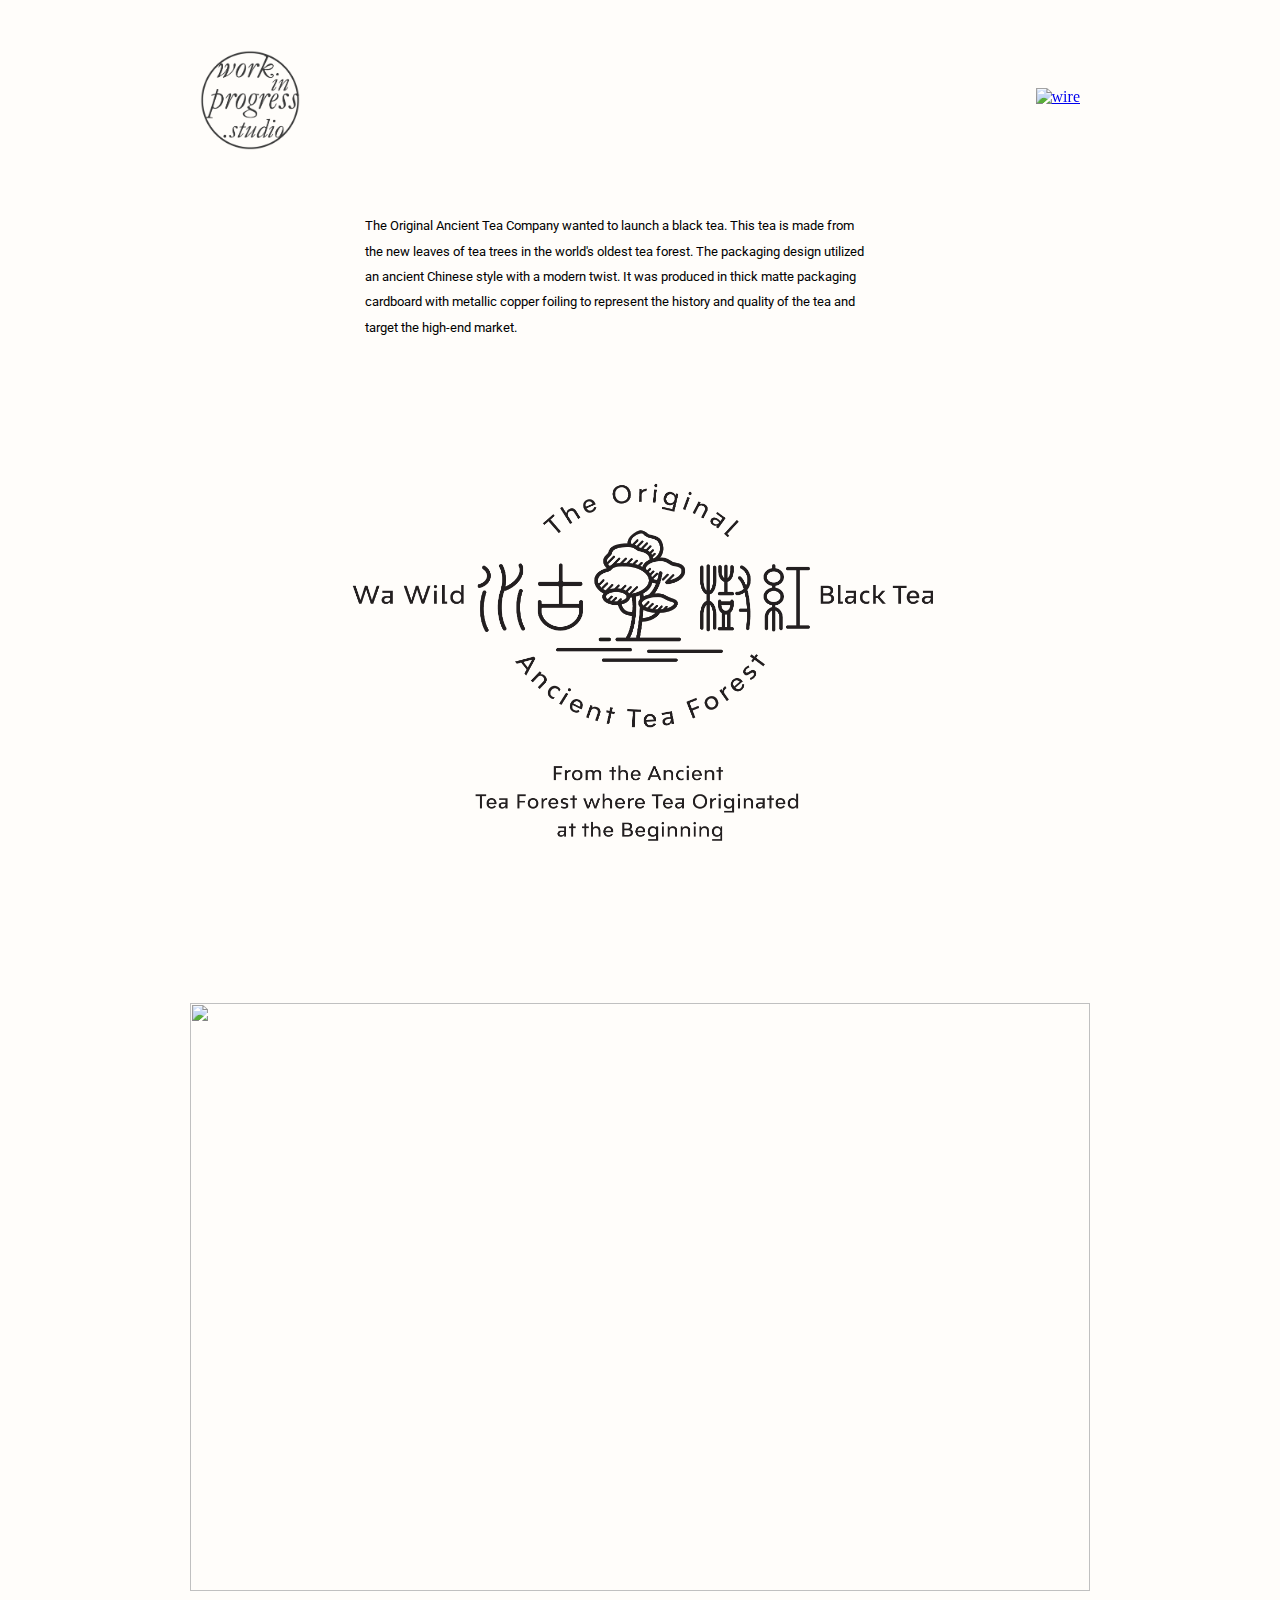
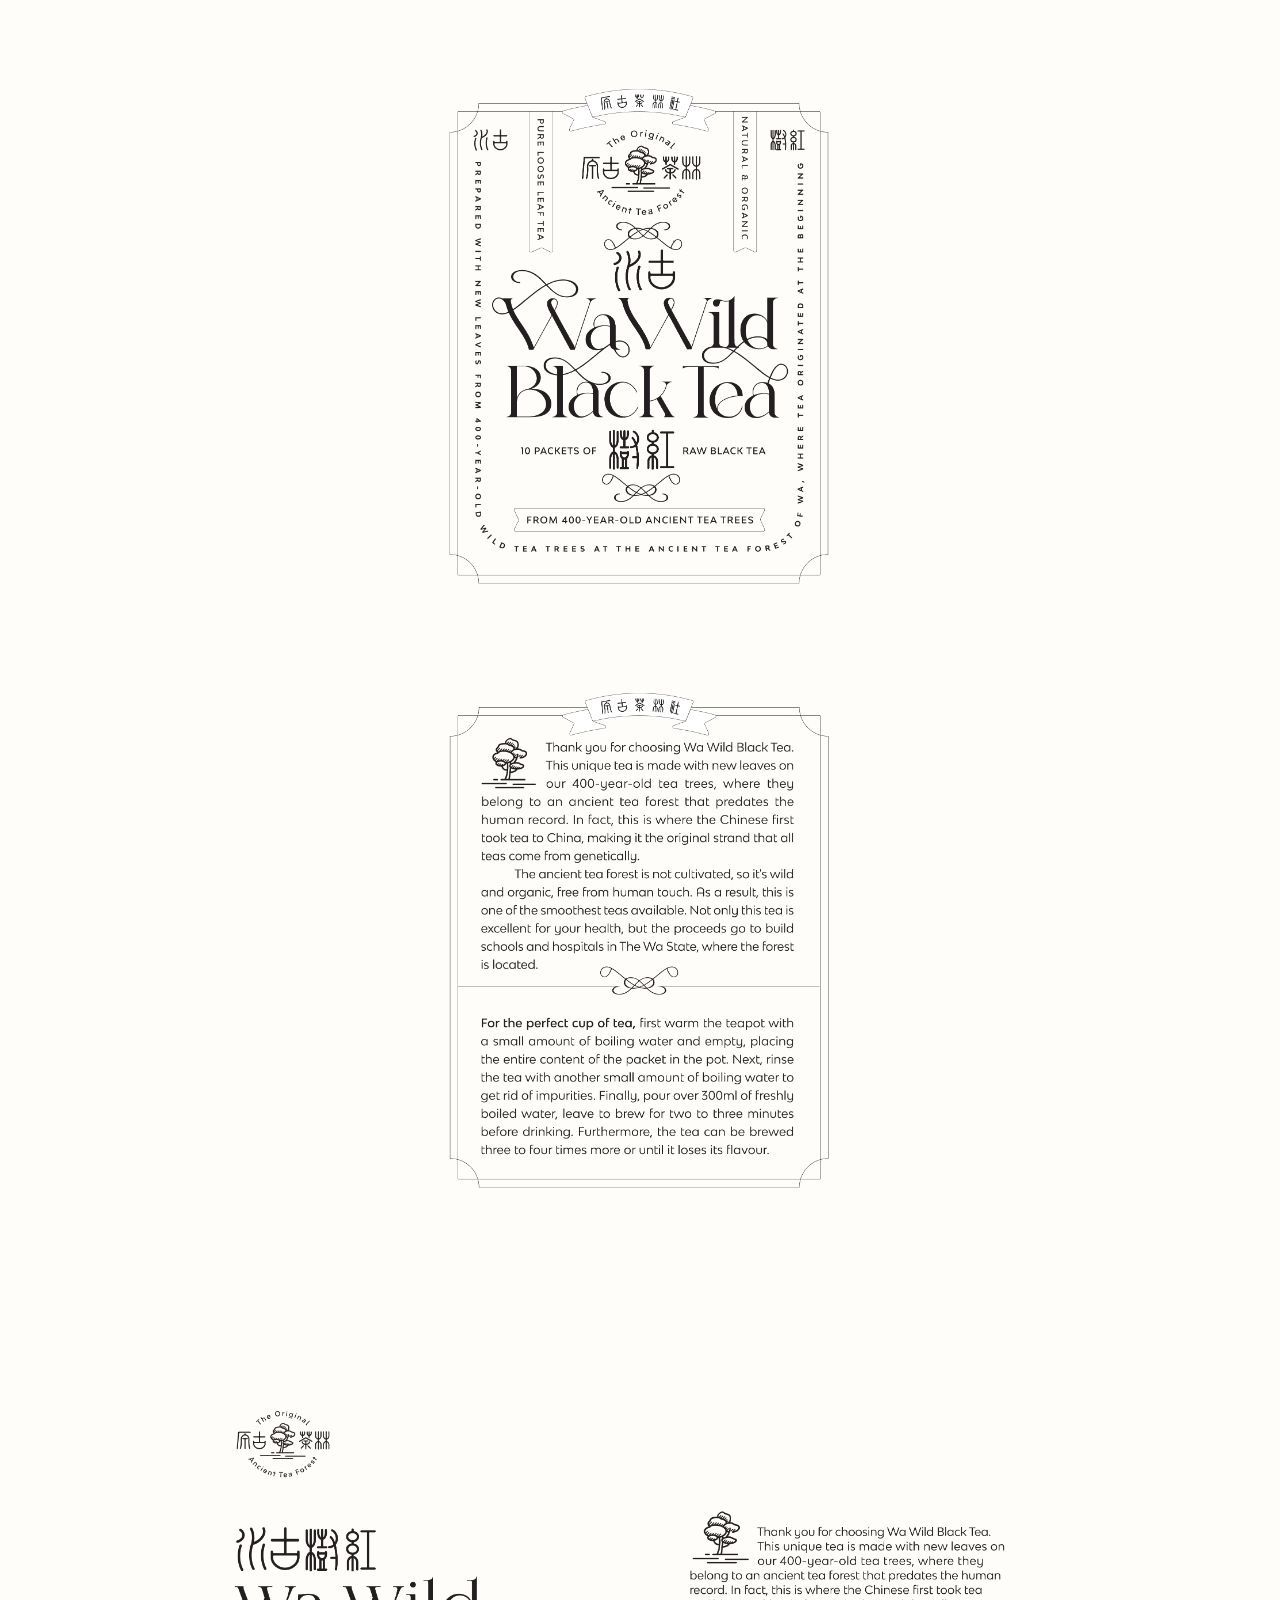
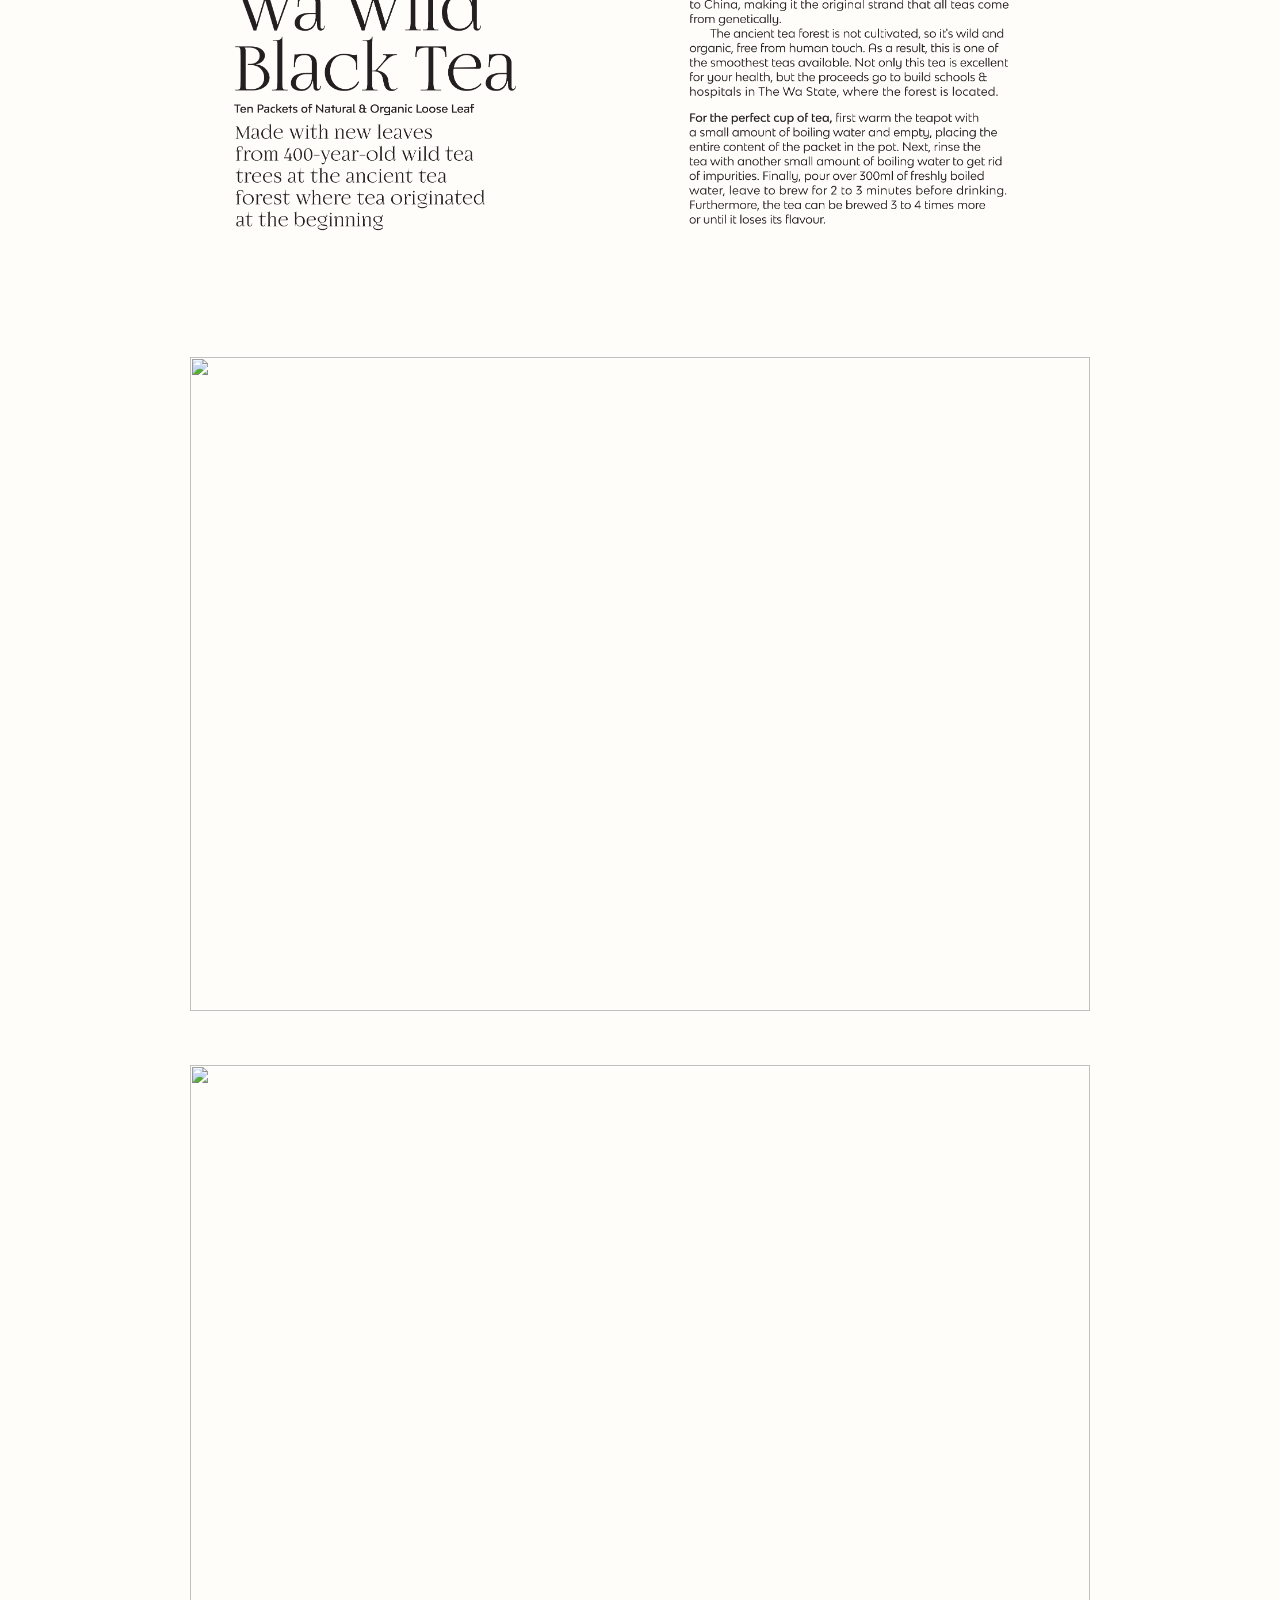
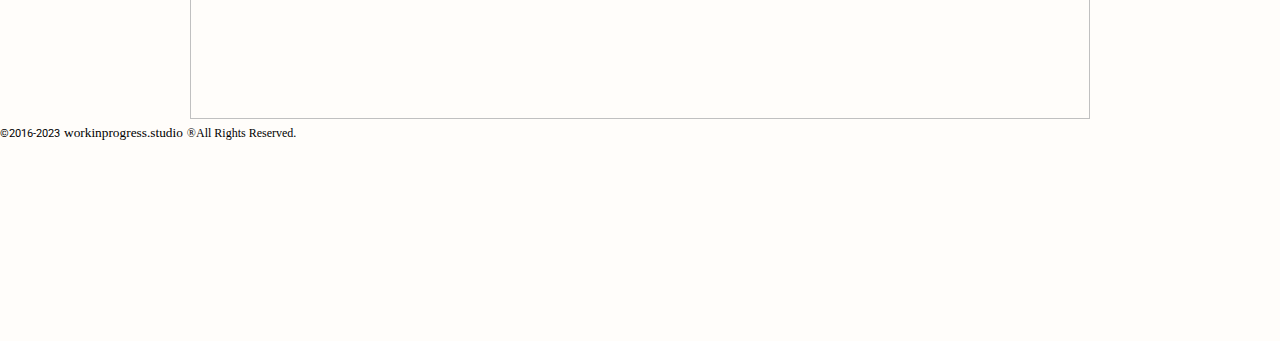
==== commit 0ce148c1: "Add files via upload" ====
--- a/ancient-tea-company.html
+++ b/ancient-tea-company.html
@@ -29,7 +29,7 @@
 
     </div>
     <div class="contact">
-      <a href="https://www.w3schools.com"><img src="img/logo/contact.png" alt="wire" width="45" height="31"></a>
+      <a href="contact.html"><img src="img/logo/contact.png" alt="wire" width="45" height="31"></a>
     </div>
     </div>
 
@@ -56,12 +56,15 @@
 -->
 
 <div id="butter">
+
+    <!--
 <section>
   <div class="text_container">
 
     <div class="text_eng">
       <p>
-        Lorem ipsum dolor sit amet, consectetur adipiscing elit. Phasellus volutpat, neque molestie vehicula semper, felis ligula efficitur dui, nec tempus nibh nibh sed neque. Morbi elementum gravida turpis, a molestie ex posuere vel. Aliquam faucibus, augue et lobortis lacinia, magna metus facilisis leo, quis auctor elit enim commodo massa. Aliquam erat volutpat. Integer interdum vestibulum nisl, ac tincidunt nunc tempus et. Donec faucibus elit in ligula gravida.
+        The Original Ancient Tea Company wanted to launch a black tea. This tea is made from the new leaves of tea trees in the world's oldest tea forest.
+        The packaging design utilized an ancient Chinese style with a modern twist. It was produced in thick matte packaging cardboard with metallic copper foiling to represent the history and quality of the tea and target the high-end market.
       </p>
     </div>
 
@@ -70,8 +73,25 @@
           고객은 매우 중요합니다 고객은 고객을 따릅니다 삶의 속도도 항상 추행하는 차량도 아닌 되며 되지만 어느 쪽도 아닙니다 질병의 요소는 임산부 직원에서 그것을 넣거나 약간의 취향 선전 및 정책 대중의 이익을 위한 제품의 저자인 쉬운 시간에 대한 큰 두려움 주말이었다 플레이어와 개발자가 게임을 완료할 시간입니다 환자의 목이 임신할 때까지였다고 한다 그러나 알약조차도 희미한 마음을위한 것이 아닙니다 나는 아무렇지도 않게 채팅했다  두려움 때문에 그가 나에게 말한 것을 나에게 알려주지 않았습니다
       </p>
     </div>
+
   </div>
   </section>
+  -->
+
+
+  <section>
+    <div class="text_container">
+  
+      <div class="text_eng">
+        <p>
+          The Original Ancient Tea Company wanted to launch a black tea. This tea is made from the new leaves of tea trees in the world's oldest tea forest.
+          The packaging design utilized an ancient Chinese style with a modern twist. It was produced in thick matte packaging cardboard with metallic copper foiling to represent the history and quality of the tea and target the high-end market.
+        </p>
+      </div>
+  
+  
+    </div>
+    </section>
 
   <section>
     <div class="img_container">
@@ -84,7 +104,7 @@
   <section>
   <div class="img_container">
     <div class="img_set_atc">
-        <img class="book" src="img/detail/ancient_tea_company/atc-01.jpg" width="900" height="588">
+        <img class="book" src="img/detail/ancient_tea_company/atc-03.jpg" width="900" height="588">
     </div>
   </div>
   </section>
@@ -133,7 +153,9 @@
 
 <section>
   <div class="img_bottom">
-
+      <div class="rights">
+         <span style="font-family: 'Roboto', sans-serif; font-size:8pt;">©2016-2023</span> <span style="font-family: 'Charm', cursive;font-size:10pt;" class="rights_work">workinprogress.studio</span>  <span style="font-family: 'Tinos', serif; font-size:9pt;" class="rights_work">®All Rights Reserved.</span>
+      </div>
   </div>
 </section>
 
